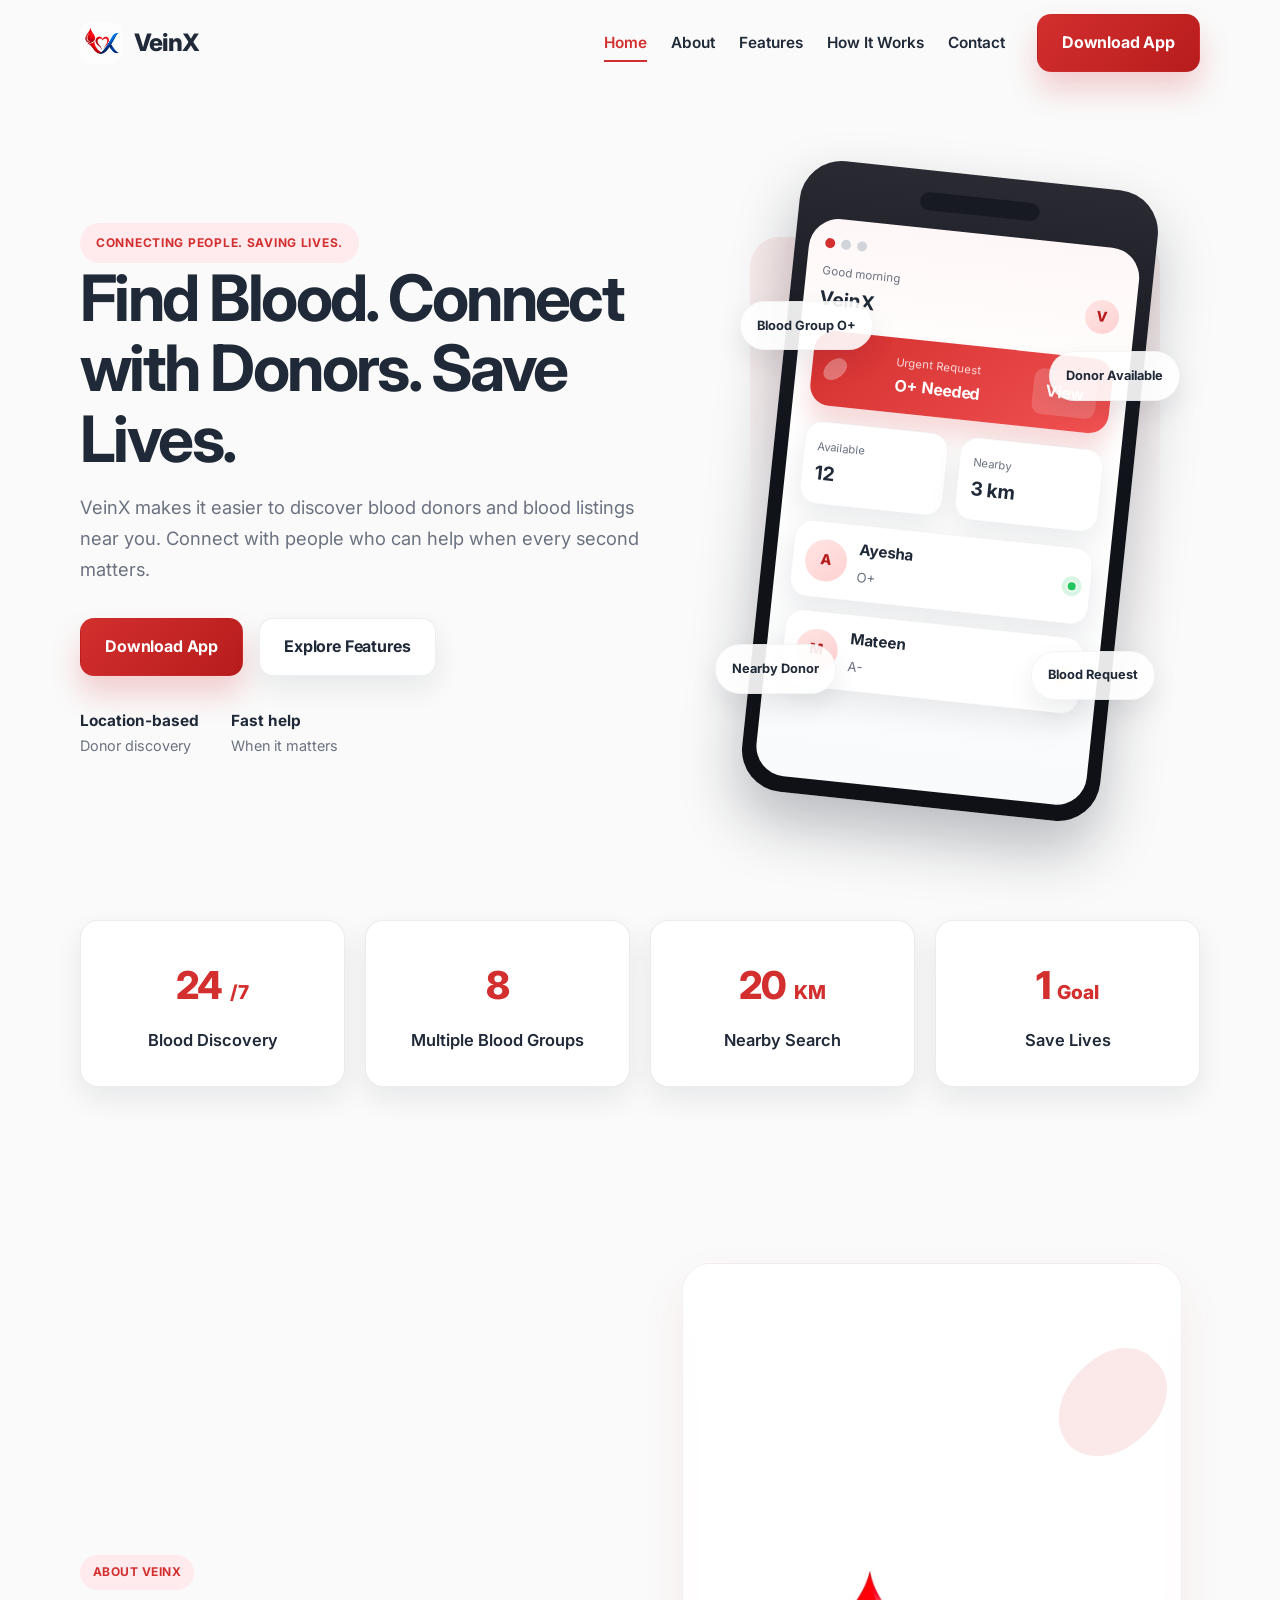
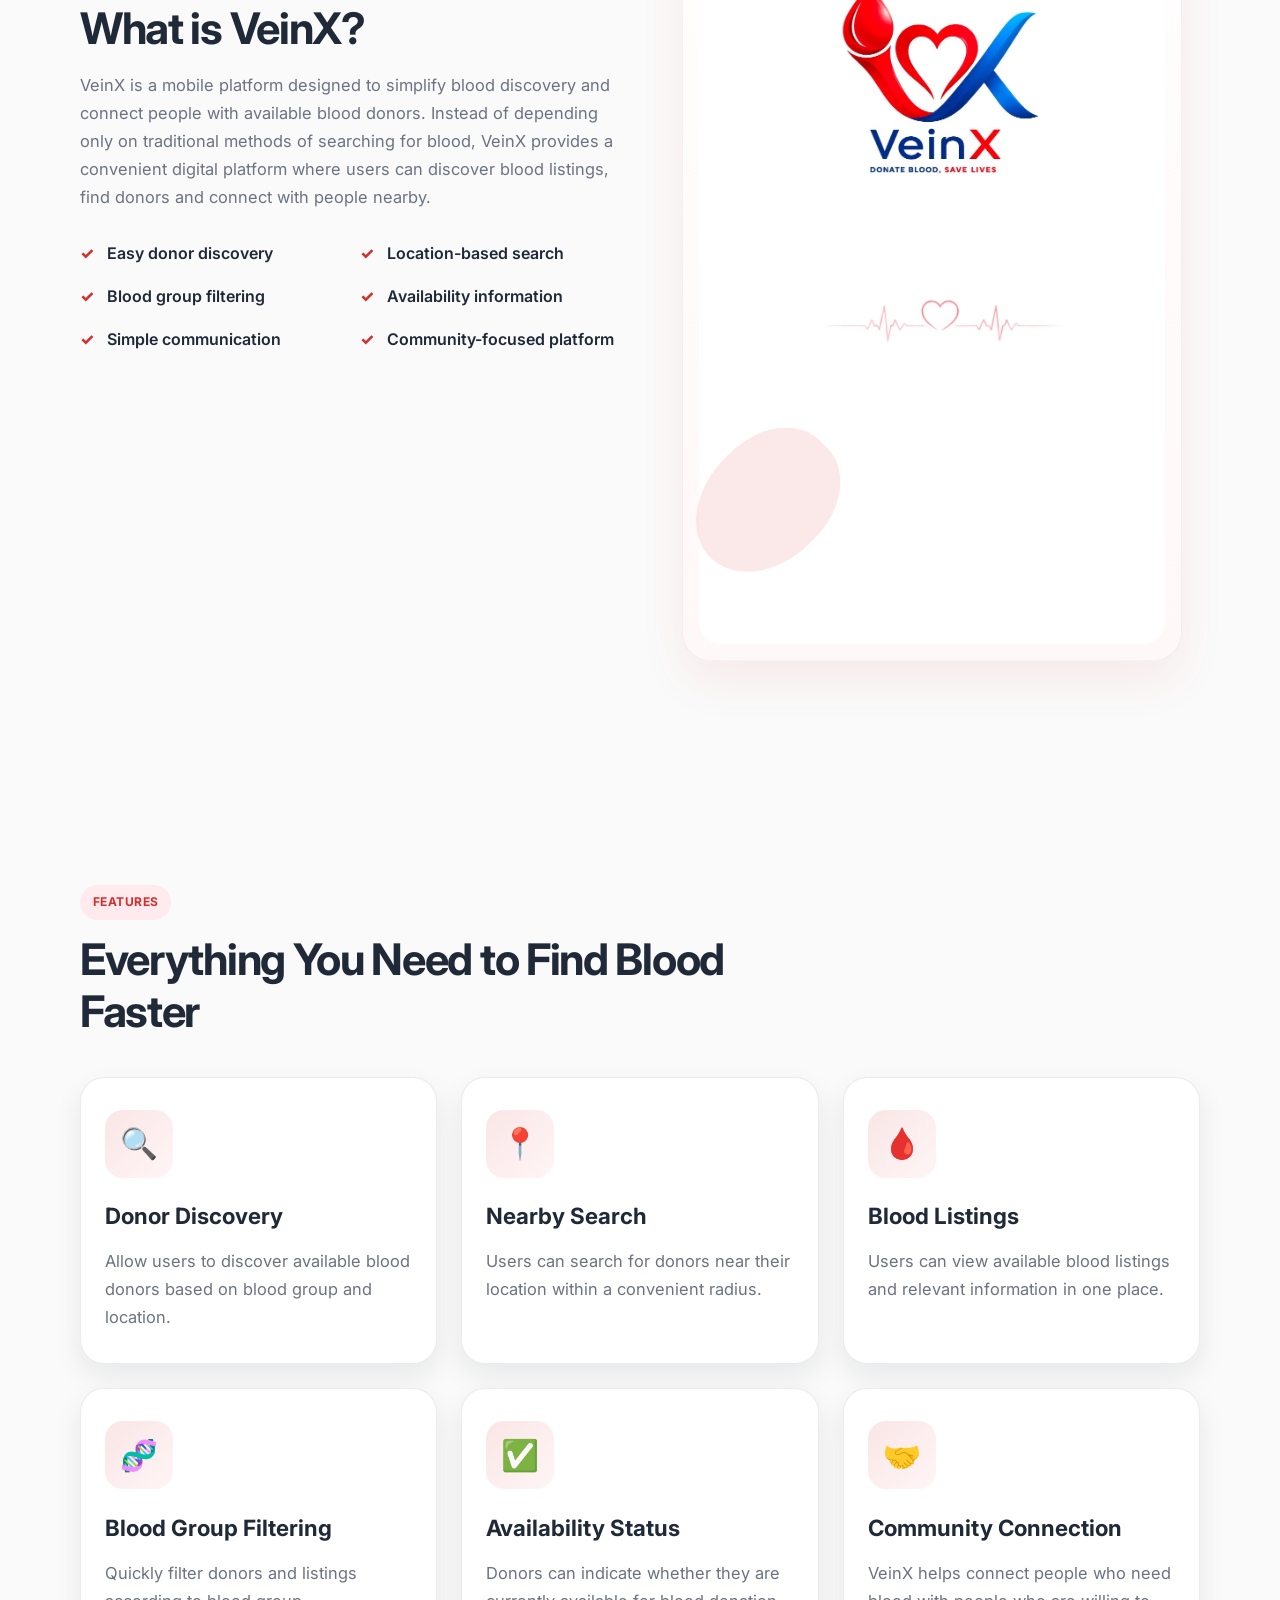
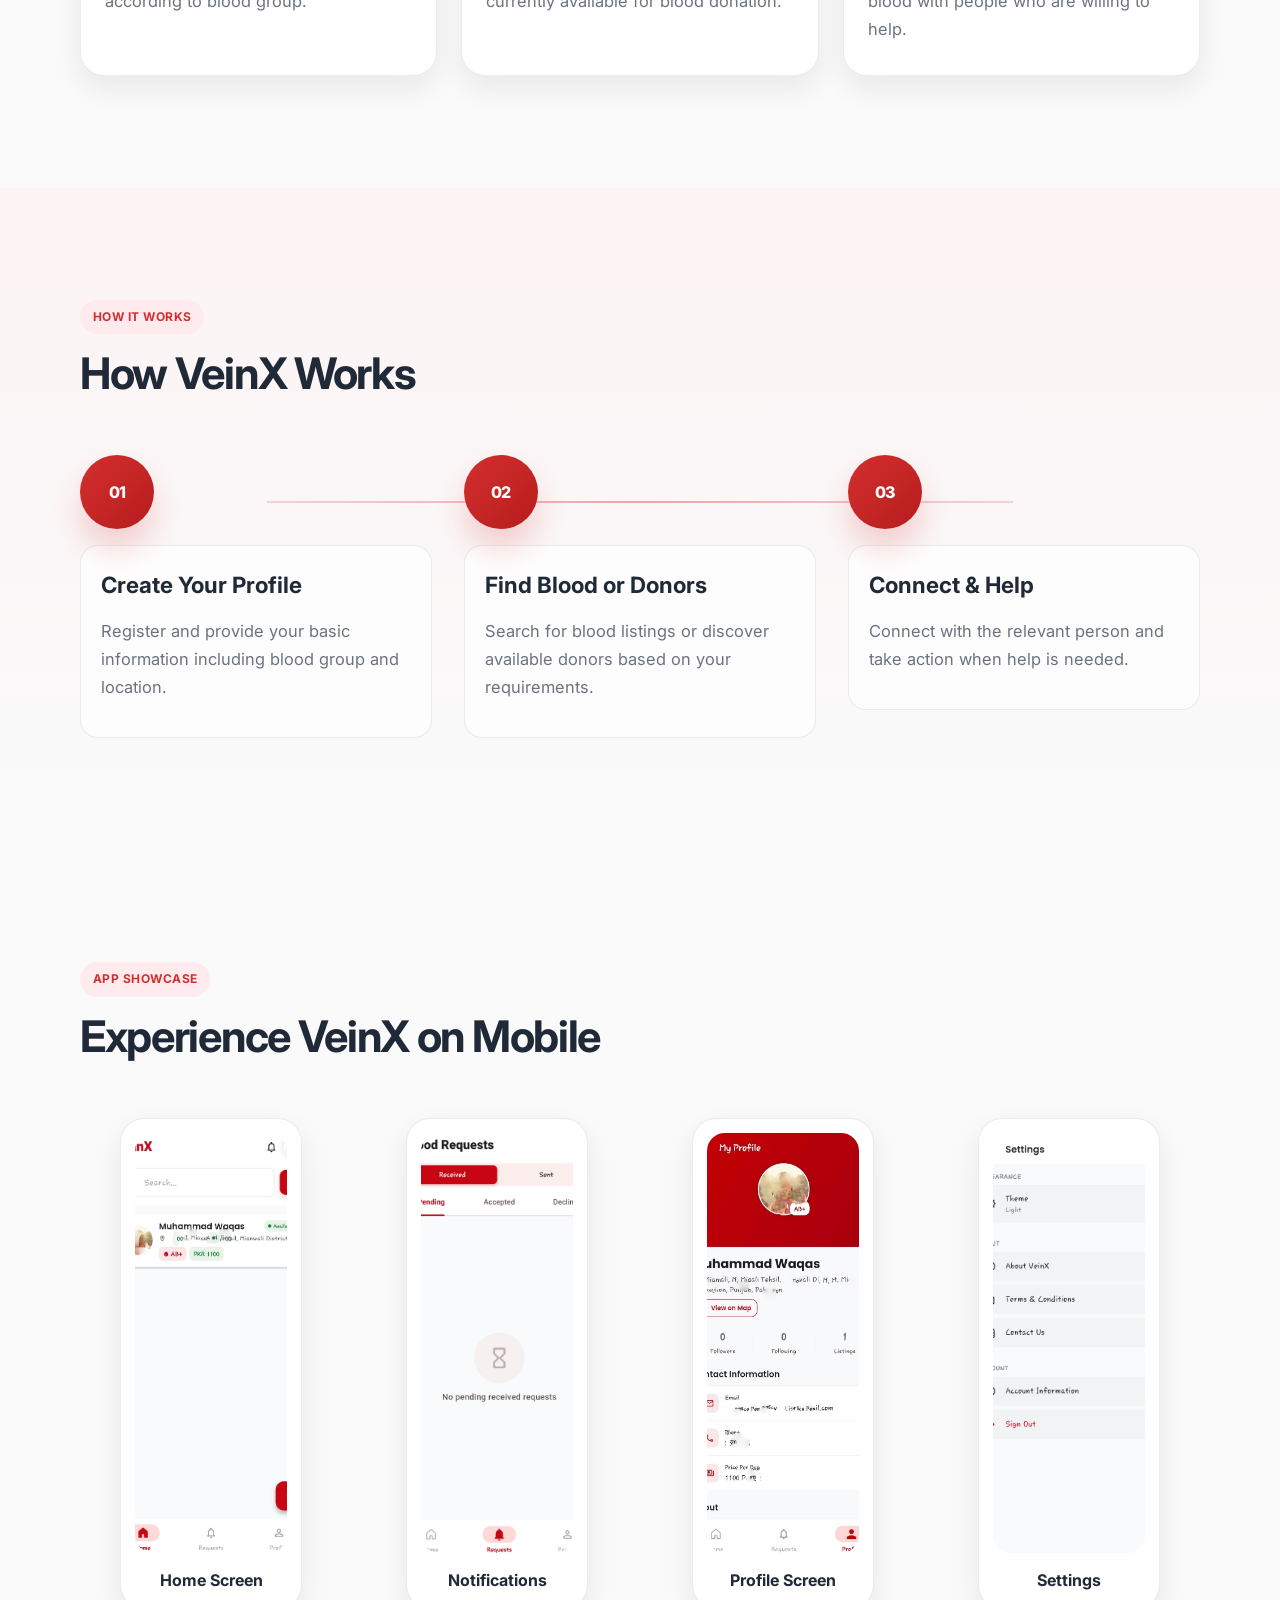
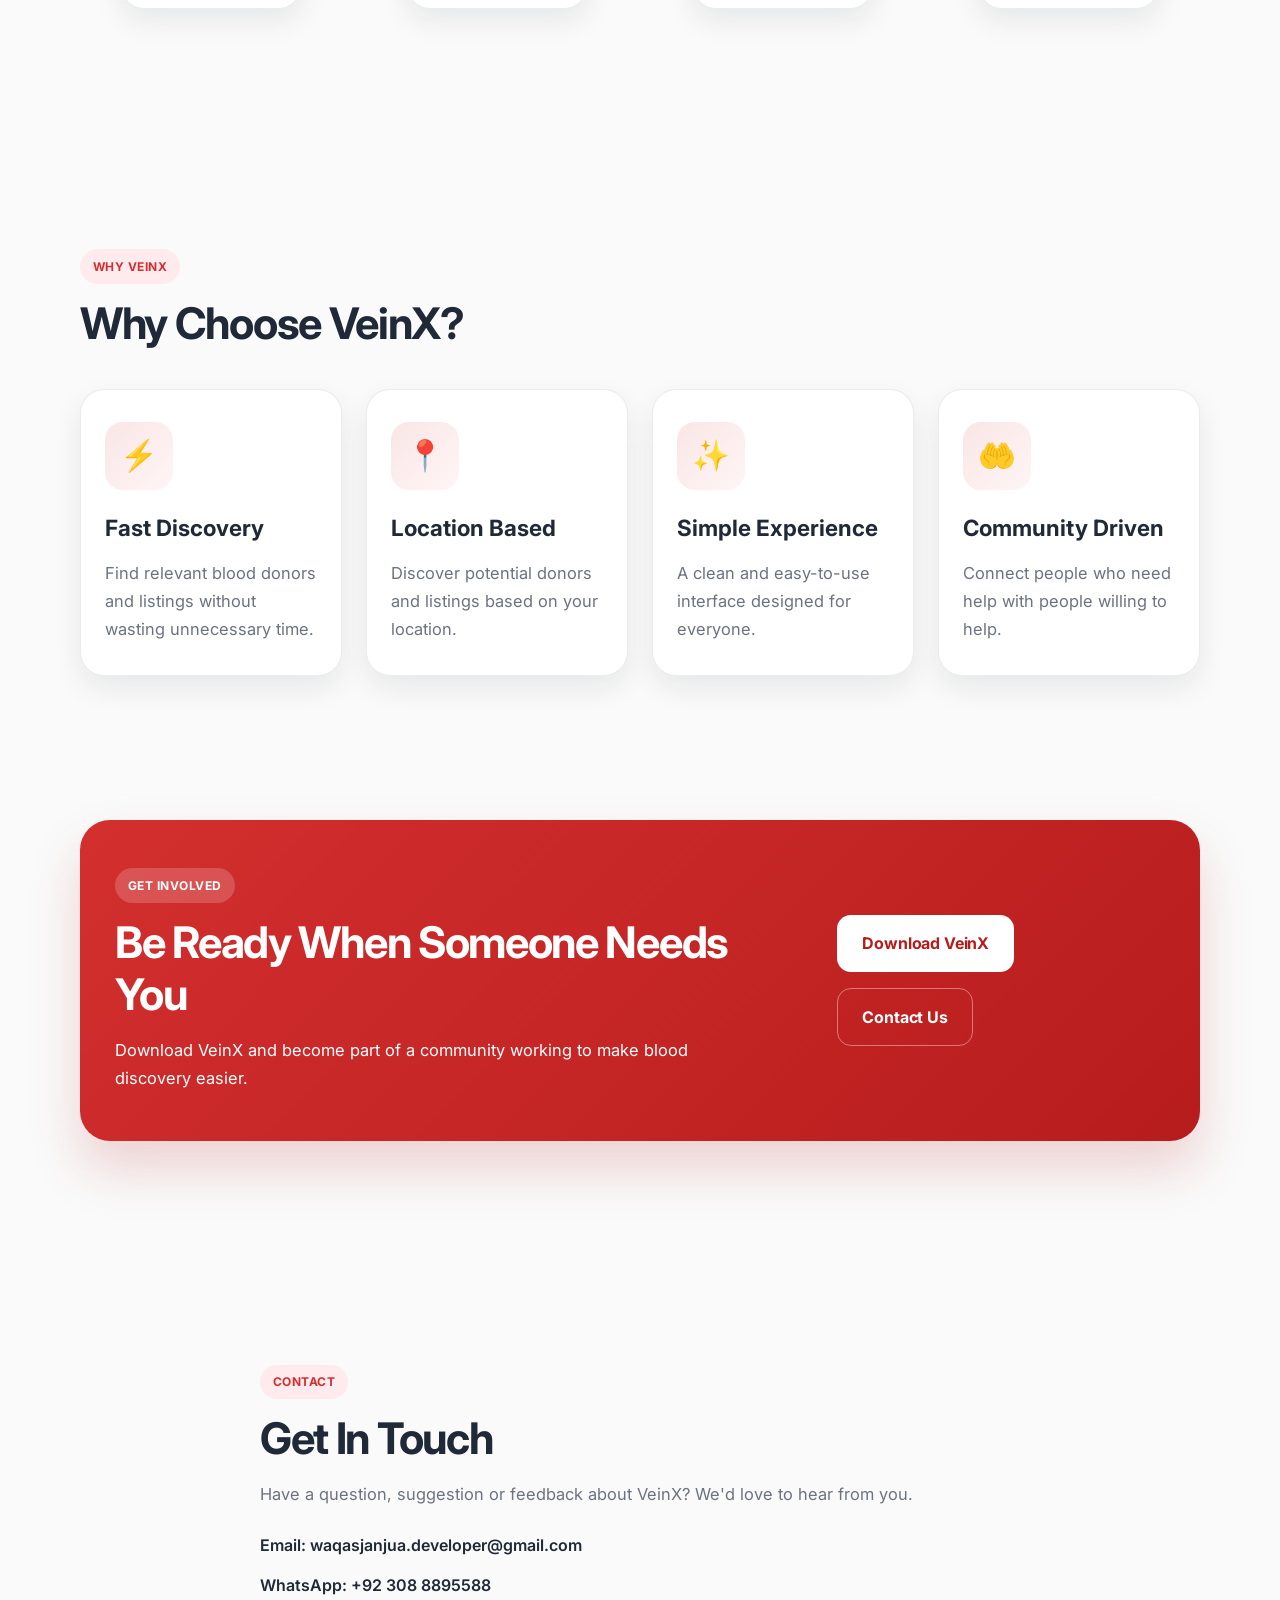
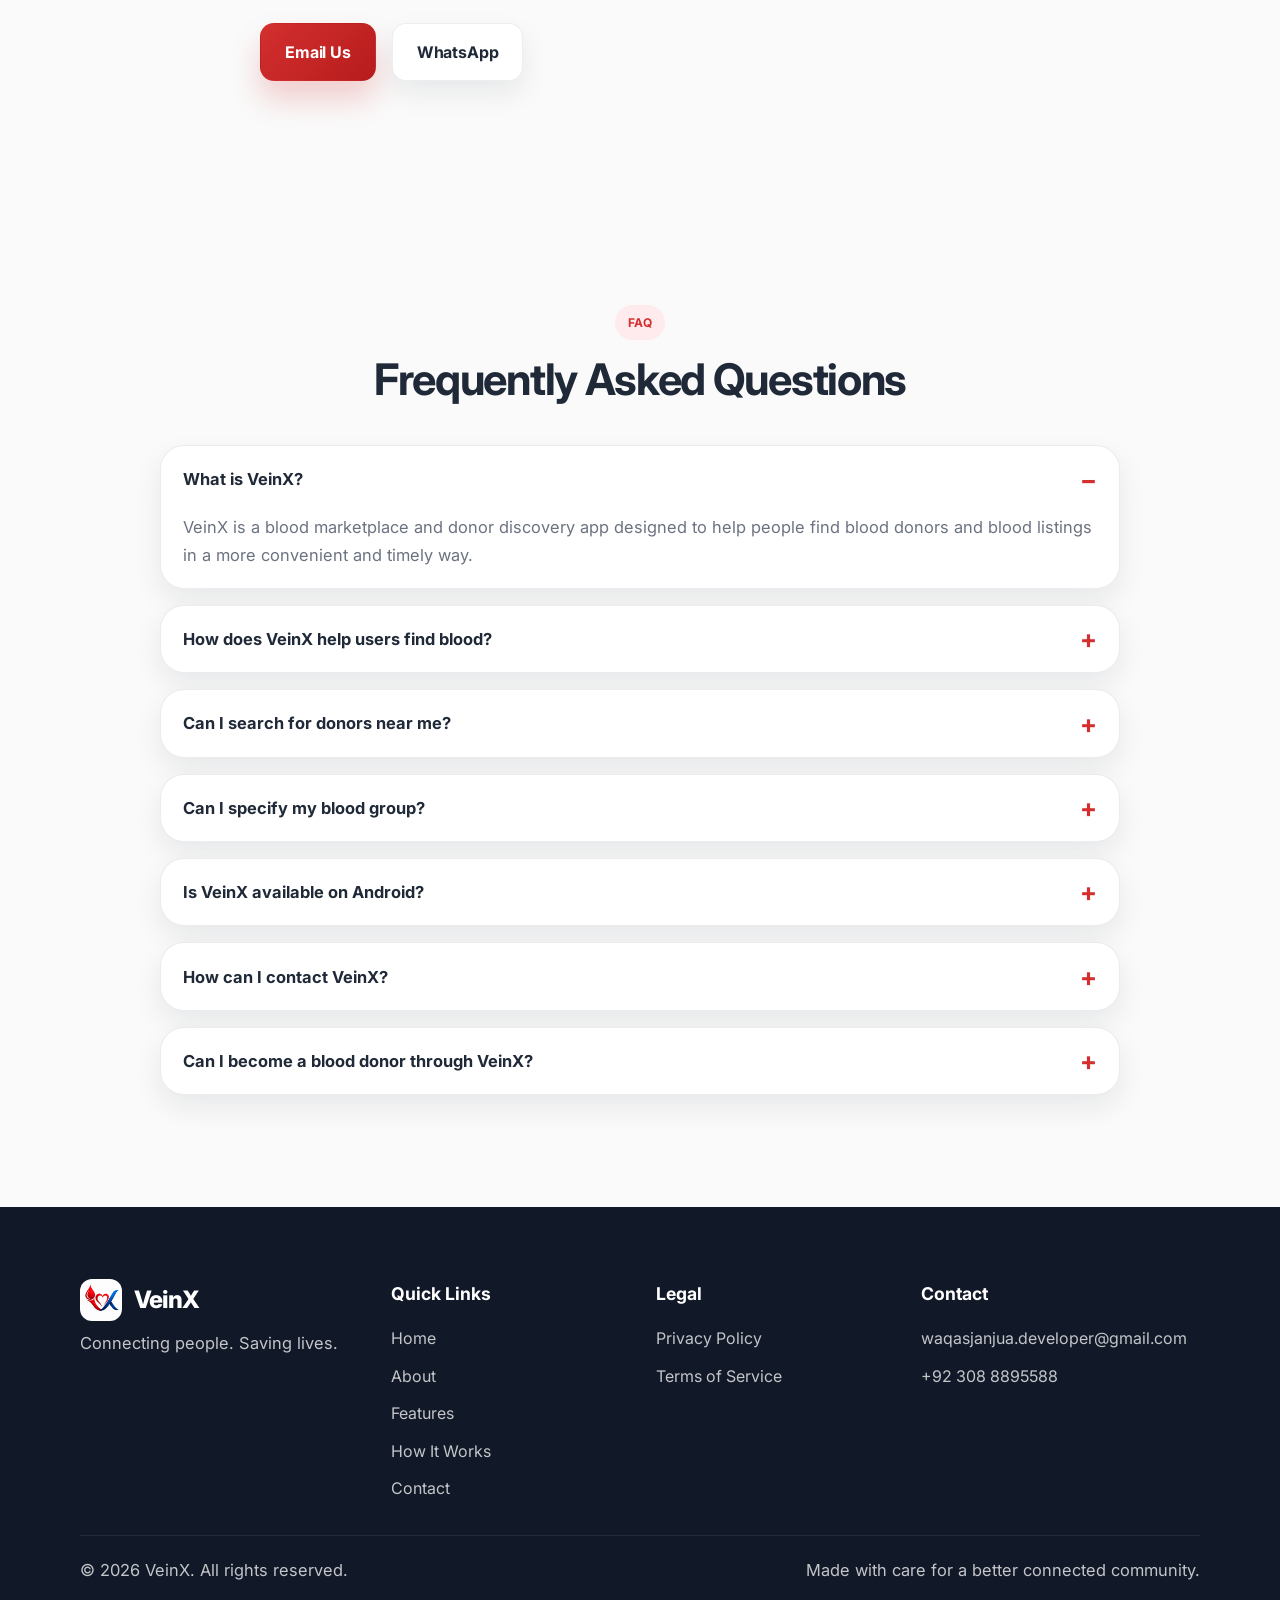
==== index.html @ b2239037 "first commit" ====
<!DOCTYPE html>
<html lang="en">
  <head>
    <meta charset="UTF-8" />
    <meta name="viewport" content="width=device-width, initial-scale=1.0" />
    <title>VeinX — Find Blood. Connect with Donors. Save Lives.</title>
    <meta
      name="description"
      content="VeinX helps you discover blood donors and blood listings near you. Find blood faster, connect with donors and become part of a community that helps save lives."
    />
    <meta
      name="keywords"
      content="VeinX, blood donation, blood donors, blood marketplace, donor discovery, local blood search"
    />
    <meta property="og:title" content="VeinX — Find Blood. Connect with Donors. Save Lives." />
    <meta
      property="og:description"
      content="VeinX helps you discover blood donors and blood listings near you. Find blood faster, connect with donors and become part of a community that helps save lives."
    />
    <meta property="og:type" content="website" />
    <meta property="og:image" content="Images/splash screen.jpeg" />
    <meta name="twitter:card" content="summary_large_image" />
    <link rel="preconnect" href="https://fonts.googleapis.com" />
    <link rel="preconnect" href="https://fonts.gstatic.com" crossorigin />
    <link
      href="https://fonts.googleapis.com/css2?family=Inter:wght@400;500;600;700;800&display=swap"
      rel="stylesheet"
    />
    <link rel="icon" type="image/png" href="Images/logo.png" />
    <link rel="stylesheet" href="css/style.css" />
  </head>
  <body>
    <a class="skip-link" href="#main-content">Skip to content</a>

    <header class="site-header" id="top">
      <nav class="navbar container" aria-label="Main navigation">
        <a class="brand" href="#home" aria-label="VeinX home">
          <img src="Images/logo.png" alt="VeinX logo" class="brand__logo" />
          <span class="brand__text">VeinX</span>
        </a>

        <button class="nav-toggle" type="button" aria-expanded="false" aria-controls="navMenu" aria-label="Toggle navigation">
          <span></span>
          <span></span>
          <span></span>
        </button>

        <div class="nav-panel" id="navMenu">
          <ul class="nav-menu">
            <li><a href="#home" class="active">Home</a></li>
            <li><a href="#about">About</a></li>
            <li><a href="#features">Features</a></li>
            <li><a href="#how-it-works">How It Works</a></li>
            <li><a href="#contact">Contact</a></li>
          </ul>
          <a
            class="btn btn-primary nav-cta"
            href="https://play.google.com/store/apps/details?id=com.veinx.app"
            target="_blank"
            rel="noreferrer"
          >
            Download App
          </a>
        </div>
      </nav>
    </header>

    <main id="main-content">
      <section class="hero section" id="home">
        <div class="container hero__grid">
          <div class="hero__content reveal">
            <span class="eyebrow">Connecting People. Saving Lives.</span>
            <h1>Find Blood. Connect with Donors. Save Lives.</h1>
            <p>
              VeinX makes it easier to discover blood donors and blood listings near you. Connect with people who can help when every second matters.
            </p>

            <div class="hero__actions">
              <a
                class="btn btn-primary"
                href="https://play.google.com/store/apps/details?id=com.veinx.app"
                target="_blank"
                rel="noreferrer"
              >
                Download App
              </a>
              <a class="btn btn-secondary" href="#features">Explore Features</a>
            </div>

            <div class="hero__meta" aria-label="VeinX trust highlights">
              <div>
                <strong>Location-based</strong>
                <span>Donor discovery</span>
              </div>
              <div>
                <strong>Fast help</strong>
                <span>When it matters</span>
              </div>
            </div>
          </div>

          <div class="hero__visual reveal" aria-label="VeinX app preview">
            <div class="hero__backdrop" aria-hidden="true"></div>

            <div class="phone-mockup">
              <div class="phone-notch"></div>
              <div class="phone-screen">
                <div class="app-header">
                  <span class="app-dot app-dot--red"></span>
                  <span class="app-dot"></span>
                  <span class="app-dot"></span>
                </div>

                <div class="app-topbar">
                  <div>
                    <small>Good morning</small>
                    <strong>VeinX</strong>
                  </div>
                  <div class="avatar avatar--small">V</div>
                </div>

                <div class="app-card highlight-card">
                  <div class="blood-drop"></div>
                  <div>
                    <span>Urgent Request</span>
                    <strong>O+ Needed</strong>
                  </div>
                  <button type="button" aria-label="Request blood">View</button>
                </div>

                <div class="mini-grid">
                  <div class="mini-box">
                    <small>Available</small>
                    <strong>12</strong>
                  </div>
                  <div class="mini-box">
                    <small>Nearby</small>
                    <strong>3 km</strong>
                  </div>
                </div>

                <div class="donor-list">
                  <div class="donor-item">
                    <div class="avatar avatar--male">A</div>
                    <div>
                      <strong>Ayesha</strong>
                      <small>O+</small>
                    </div>
                    <span class="status-dot"></span>
                  </div>
                  <div class="donor-item">
                    <div class="avatar avatar--female">M</div>
                    <div>
                      <strong>Mateen</strong>
                      <small>A-</small>
                    </div>
                    <span class="status-dot status-dot--idle"></span>
                  </div>
                </div>
              </div>
            </div>

            <div class="floating-pill pill-one">Blood Group O+</div>
            <div class="floating-pill pill-two">Donor Available</div>
            <div class="floating-pill pill-three">Nearby Donor</div>
            <div class="floating-pill pill-four">Blood Request</div>
          </div>
        </div>
      </section>

      <section class="stats section--compact" aria-label="VeinX highlights">
        <div class="container stats__grid">
          <article class="stat reveal">
            <strong class="stat__value" data-target="24">0</strong>
            <span class="stat__unit">/7</span>
            <p>Blood Discovery</p>
          </article>
          <article class="stat reveal">
            <strong class="stat__value" data-target="8">0</strong>
            <p>Multiple Blood Groups</p>
          </article>
          <article class="stat reveal">
            <strong class="stat__value" data-target="20">0</strong>
            <span class="stat__unit">KM</span>
            <p>Nearby Search</p>
          </article>
          <article class="stat reveal">
            <strong class="stat__value" data-target="1">0</strong>
            <span class="stat__unit">Goal</span>
            <p>Save Lives</p>
          </article>
        </div>
      </section>

      <section class="section about" id="about">
        <div class="container about__grid">
          <div class="about__content reveal">
            <span class="section-tag">About VeinX</span>
            <h2>What is VeinX?</h2>
            <p>
              VeinX is a mobile platform designed to simplify blood discovery and connect people with available blood donors. Instead of depending only on traditional methods of searching for blood, VeinX provides a convenient digital platform where users can discover blood listings, find donors and connect with people nearby.
            </p>

            <ul class="check-list" aria-label="VeinX benefits list">
              <li>Easy donor discovery</li>
              <li>Location-based search</li>
              <li>Blood group filtering</li>
              <li>Availability information</li>
              <li>Simple communication</li>
              <li>Community-focused platform</li>
            </ul>
          </div>

          <div class="about__visual reveal">
            <div class="about-card">
              <img src="Images/splash screen.jpeg" alt="VeinX mobile application interface showing donor discovery" />
            </div>
            <div class="blood-drop blood-drop--large" aria-hidden="true"></div>
            <div class="blood-drop blood-drop--small" aria-hidden="true"></div>
          </div>
        </div>
      </section>

      <section class="section features" id="features">
        <div class="container">
          <div class="section-heading reveal">
            <span class="section-tag">Features</span>
            <h2>Everything You Need to Find Blood Faster</h2>
          </div>

          <div class="feature-grid">
            <article class="feature-card reveal">
              <div class="feature-icon" aria-hidden="true">🔍</div>
              <h3>Donor Discovery</h3>
              <p>Allow users to discover available blood donors based on blood group and location.</p>
            </article>

            <article class="feature-card reveal">
              <div class="feature-icon" aria-hidden="true">📍</div>
              <h3>Nearby Search</h3>
              <p>Users can search for donors near their location within a convenient radius.</p>
            </article>

            <article class="feature-card reveal">
              <div class="feature-icon" aria-hidden="true">🩸</div>
              <h3>Blood Listings</h3>
              <p>Users can view available blood listings and relevant information in one place.</p>
            </article>

            <article class="feature-card reveal">
              <div class="feature-icon" aria-hidden="true">🧬</div>
              <h3>Blood Group Filtering</h3>
              <p>Quickly filter donors and listings according to blood group.</p>
            </article>

            <article class="feature-card reveal">
              <div class="feature-icon" aria-hidden="true">✅</div>
              <h3>Availability Status</h3>
              <p>Donors can indicate whether they are currently available for blood donation.</p>
            </article>

            <article class="feature-card reveal">
              <div class="feature-icon" aria-hidden="true">🤝</div>
              <h3>Community Connection</h3>
              <p>VeinX helps connect people who need blood with people who are willing to help.</p>
            </article>
          </div>
        </div>
      </section>

      <section class="section how-it-works" id="how-it-works">
        <div class="container">
          <div class="section-heading reveal">
            <span class="section-tag">How it works</span>
            <h2>How VeinX Works</h2>
          </div>

          <div class="steps">
            <div class="step reveal">
              <div class="step__number">01</div>
              <div class="step__content">
                <h3>Create Your Profile</h3>
                <p>Register and provide your basic information including blood group and location.</p>
              </div>
            </div>
            <div class="step reveal">
              <div class="step__number">02</div>
              <div class="step__content">
                <h3>Find Blood or Donors</h3>
                <p>Search for blood listings or discover available donors based on your requirements.</p>
              </div>
            </div>
            <div class="step reveal">
              <div class="step__number">03</div>
              <div class="step__content">
                <h3>Connect &amp; Help</h3>
                <p>Connect with the relevant person and take action when help is needed.</p>
              </div>
            </div>
          </div>
        </div>
      </section>

      <section class="section showcase" id="showcase">
        <div class="container">
          <div class="section-heading reveal">
            <span class="section-tag">App showcase</span>
            <h2>Experience VeinX on Mobile</h2>
          </div>

          <div class="showcase-grid">
            <figure class="showcase-card reveal">
              <img src="Images/home screen.jpeg" alt="VeinX home screen showing donor dashboard and urgent requests" />
              <figcaption>Home Screen</figcaption>
            </figure>
            <figure class="showcase-card reveal">
              <img src="Images/notification screen.jpeg" alt="VeinX notification screen showing donor requests" />
              <figcaption>Notifications</figcaption>
            </figure>
            <figure class="showcase-card reveal">
              <img src="Images/proifle screen.jpeg" alt="VeinX profile screen showing donor details and settings" />
              <figcaption>Profile Screen</figcaption>
            </figure>
            <figure class="showcase-card reveal">
              <img src="Images/settings screen.jpeg" alt="VeinX settings screen" />
              <figcaption>Settings</figcaption>
            </figure>
          </div>
        </div>
      </section>

      <section class="section why-veinx">
        <div class="container">
          <div class="section-heading reveal">
            <span class="section-tag">Why VeinX</span>
            <h2>Why Choose VeinX?</h2>
          </div>

          <div class="benefits-grid">
            <article class="benefit-card reveal">
              <div class="benefit-icon" aria-hidden="true">⚡</div>
              <h3>Fast Discovery</h3>
              <p>Find relevant blood donors and listings without wasting unnecessary time.</p>
            </article>
            <article class="benefit-card reveal">
              <div class="benefit-icon" aria-hidden="true">📍</div>
              <h3>Location Based</h3>
              <p>Discover potential donors and listings based on your location.</p>
            </article>
            <article class="benefit-card reveal">
              <div class="benefit-icon" aria-hidden="true">✨</div>
              <h3>Simple Experience</h3>
              <p>A clean and easy-to-use interface designed for everyone.</p>
            </article>
            <article class="benefit-card reveal">
              <div class="benefit-icon" aria-hidden="true">🤲</div>
              <h3>Community Driven</h3>
              <p>Connect people who need help with people willing to help.</p>
            </article>
          </div>
        </div>
      </section>

      <section class="cta section">
        <div class="container">
          <div class="cta__box reveal">
            <div>
              <span class="section-tag section-tag--light">Get involved</span>
              <h2>Be Ready When Someone Needs You</h2>
              <p>Download VeinX and become part of a community working to make blood discovery easier.</p>
            </div>
            <div class="cta__actions">
              <a
                class="btn btn-light"
                href="https://play.google.com/store/apps/details?id=com.veinx.app"
                target="_blank"
                rel="noreferrer"
              >
                Download VeinX
              </a>
              <a class="btn btn-ghost-light" href="#contact">Contact Us</a>
            </div>
          </div>
        </div>
      </section>

      <section class="section contact" id="contact">
        <div class="container contact__single reveal">
          <span class="section-tag">Contact</span>
          <h2>Get In Touch</h2>
          <p>Have a question, suggestion or feedback about VeinX? We'd love to hear from you.</p>

          <div class="contact-list">
            <a href="mailto:waqasjanjua.developer@gmail.com">Email: waqasjanjua.developer@gmail.com</a>
            <a href="https://wa.me/923088895588" target="_blank" rel="noreferrer">WhatsApp: +92 308 8895588</a>
          </div>

          <div class="contact-actions">
            <a class="btn btn-primary" href="mailto:waqasjanjua.developer@gmail.com">Email Us</a>
            <a class="btn btn-secondary" href="https://wa.me/923088895588" target="_blank" rel="noreferrer">WhatsApp</a>
          </div>
        </div>
      </section>

      <section class="section faq" id="faq">
        <div class="container faq__wrap reveal">
          <div class="section-heading section-heading--center">
            <span class="section-tag">FAQ</span>
            <h2>Frequently Asked Questions</h2>
          </div>

          <div class="faq-list">
            <article class="faq-item is-open">
              <button class="faq-question" type="button" aria-expanded="true">
                What is VeinX?
              </button>
              <div class="faq-answer">
                <p>VeinX is a blood marketplace and donor discovery app designed to help people find blood donors and blood listings in a more convenient and timely way.</p>
              </div>
            </article>

            <article class="faq-item">
              <button class="faq-question" type="button" aria-expanded="false">
                How does VeinX help users find blood?
              </button>
              <div class="faq-answer">
                <p>It allows users to search for nearby donors, explore blood listings, filter by blood type and connect with people who can help during urgent situations.</p>
              </div>
            </article>

            <article class="faq-item">
              <button class="faq-question" type="button" aria-expanded="false">
                Can I search for donors near me?
              </button>
              <div class="faq-answer">
                <p>Yes. VeinX is built around location-based discovery so users can find suitable donors and listings near their current area.</p>
              </div>
            </article>

            <article class="faq-item">
              <button class="faq-question" type="button" aria-expanded="false">
                Can I specify my blood group?
              </button>
              <div class="faq-answer">
                <p>Yes. Users can add blood group information and use filtering to quickly discover donors or listings that match their needs.</p>
              </div>
            </article>

            <article class="faq-item">
              <button class="faq-question" type="button" aria-expanded="false">
                Is VeinX available on Android?
              </button>
              <div class="faq-answer">
                <p>VeinX is designed for Android users and can be downloaded via the Google Play Store link available on this website.</p>
              </div>
            </article>

            <article class="faq-item">
              <button class="faq-question" type="button" aria-expanded="false">
                How can I contact VeinX?
              </button>
              <div class="faq-answer">
                <p>You can email us at waqasjanjua.developer@gmail.com or message us on WhatsApp at +92 308 8895588.</p>
              </div>
            </article>

            <article class="faq-item">
              <button class="faq-question" type="button" aria-expanded="false">
                Can I become a blood donor through VeinX?
              </button>
              <div class="faq-answer">
                <p>Yes. Users can create a profile, share their blood group and availability, and become part of the community helping others when needed.</p>
              </div>
            </article>
          </div>
        </div>
      </section>
    </main>

    <footer class="site-footer">
      <div class="container footer__grid">
        <div class="footer__brand">
          <a class="brand brand--footer" href="#home" aria-label="VeinX home">
            <img src="Images/logo.png" alt="VeinX logo" class="brand__logo" />
            <span class="brand__text">VeinX</span>
          </a>
          <p>Connecting people. Saving lives.</p>
        </div>

        <div class="footer__links">
          <h3>Quick Links</h3>
          <ul>
            <li><a href="#home">Home</a></li>
            <li><a href="#about">About</a></li>
            <li><a href="#features">Features</a></li>
            <li><a href="#how-it-works">How It Works</a></li>
            <li><a href="#contact">Contact</a></li>
          </ul>
        </div>

        <div class="footer__links">
          <h3>Legal</h3>
          <ul>
            <li><a href="privacy.html">Privacy Policy</a></li>
            <li><a href="terms.html">Terms of Service</a></li>
          </ul>
        </div>

        <div class="footer__contact">
          <h3>Contact</h3>
          <ul>
            <li><a href="mailto:waqasjanjua.developer@gmail.com">waqasjanjua.developer@gmail.com</a></li>
            <li><a href="https://wa.me/923088895588" target="_blank" rel="noreferrer">+92 308 8895588</a></li>
          </ul>
        </div>
      </div>

      <div class="container footer__bottom">
        <p>© 2026 VeinX. All rights reserved.</p>
        <p>Made with care for a better connected community.</p>
      </div>
    </footer>

    <button class="back-to-top" type="button" aria-label="Back to top">↑</button>

    <script src="js/script.js"></script>
  </body>
</html>
---- css/style.css ----
:root {
  --primary: #d32f2f;
  --primary-dark: #b71c1c;
  --primary-soft: #ffebee;
  --white: #ffffff;
  --dark: #1f2937;
  --text: #374151;
  --muted: #6b7280;
  --bg: #fafafa;
  --card: #ffffff;
  --line: rgba(17, 24, 39, 0.08);
  --shadow: 0 20px 45px rgba(211, 47, 47, 0.08);
  --shadow-soft: 0 12px 28px rgba(15, 23, 42, 0.08);
  --radius-lg: 24px;
  --radius-md: 18px;
  --radius-sm: 12px;
  --container: min(1120px, calc(100% - 2rem));
}

* {
  box-sizing: border-box;
}

html {
  scroll-behavior: smooth;
}

body {
  margin: 0;
  font-family: "Inter", "Segoe UI", sans-serif;
  background: var(--bg);
  color: var(--dark);
  line-height: 1.7;
  overflow-x: hidden;
}

img {
  max-width: 100%;
  display: block;
}

a {
  color: inherit;
  text-decoration: none;
}

button,
input,
textarea {
  font: inherit;
}

button {
  cursor: pointer;
}

:focus-visible {
  outline: 3px solid rgba(211, 47, 47, 0.35);
  outline-offset: 2px;
}

.skip-link {
  position: absolute;
  left: -999px;
  top: auto;
}

.skip-link:focus {
  left: 1rem;
  top: 1rem;
  z-index: 9999;
  background: var(--white);
  color: var(--dark);
  padding: 0.75rem 1rem;
  border-radius: 10px;
}

.container {
  width: var(--container);
  margin: 0 auto;
}

.section {
  padding: 7rem 0;
}

.section--compact {
  padding: 0 0 4rem;
}

.section-tag {
  display: inline-block;
  margin-bottom: 0.8rem;
  padding: 0.45rem 0.8rem;
  border-radius: 999px;
  background: var(--primary-soft);
  color: var(--primary);
  font-size: 0.75rem;
  font-weight: 700;
  letter-spacing: 0.04em;
  text-transform: uppercase;
}

.section-tag--light {
  background: rgba(255, 255, 255, 0.18);
  color: var(--white);
}

h1,
h2,
h3,
p {
  margin-top: 0;
}

h1 {
  font-size: clamp(2.6rem, 5vw, 4.5rem);
  line-height: 1.1;
  letter-spacing: -0.04em;
  margin-bottom: 1.1rem;
}

h2 {
  font-size: clamp(2rem, 3.4vw, 3rem);
  line-height: 1.2;
  letter-spacing: -0.03em;
  margin-bottom: 1rem;
}

h3 {
  font-size: 1.4rem;
  margin-bottom: 0.75rem;
}

p {
  color: var(--muted);
  font-size: 1.03rem;
}

.btn {
  display: inline-flex;
  align-items: center;
  justify-content: center;
  min-height: 52px;
  padding: 0.9rem 1.5rem;
  border-radius: 14px;
  border: 1px solid transparent;
  transition: transform 0.25s ease, box-shadow 0.25s ease, background 0.25s ease, border-color 0.25s ease;
  font-weight: 700;
  letter-spacing: -0.01em;
  white-space: nowrap;
}

.btn:hover,
.btn:focus-visible {
  transform: translateY(-2px);
}

.btn-primary {
  background: linear-gradient(135deg, var(--primary), var(--primary-dark));
  color: var(--white);
  box-shadow: 0 18px 30px rgba(211, 47, 47, 0.22);
}

.btn-secondary {
  background: var(--white);
  border-color: rgba(31, 41, 55, 0.08);
  color: var(--dark);
  box-shadow: var(--shadow-soft);
}

.btn-light {
  background: var(--white);
  color: var(--primary-dark);
}

.btn-ghost-light {
  background: transparent;
  border-color: rgba(255, 255, 255, 0.4);
  color: var(--white);
}

.btn-block {
  width: 100%;
}

.site-header {
  position: sticky;
  top: 0;
  z-index: 1000;
  background: rgba(250, 250, 250, 0.8);
  backdrop-filter: blur(14px);
  transition: box-shadow 0.25s ease, background 0.25s ease;
}

.site-header.is-scrolled {
  box-shadow: 0 12px 30px rgba(17, 24, 39, 0.06);
  background: rgba(250, 250, 250, 0.96);
}

.navbar {
  display: flex;
  align-items: center;
  justify-content: space-between;
  min-height: 86px;
  gap: 1rem;
}

.brand {
  display: inline-flex;
  align-items: center;
  gap: 0.75rem;
  font-weight: 800;
  font-size: 1.5rem;
  letter-spacing: -0.04em;
  color: var(--dark);
}

.brand__logo {
  width: 42px;
  height: 42px;
  object-fit: cover;
  border-radius: 12px;
}

.brand__text {
  line-height: 1;
}

.nav-panel {
  display: flex;
  align-items: center;
  gap: 2rem;
}

.nav-menu {
  display: flex;
  align-items: center;
  gap: 1.5rem;
  list-style: none;
  margin: 0;
  padding: 0;
}

.nav-menu a {
  position: relative;
  font-size: 0.96rem;
  color: var(--dark);
  font-weight: 600;
  transition: color 0.2s ease;
}

.nav-menu a::after {
  content: "";
  position: absolute;
  left: 0;
  bottom: -0.6rem;
  width: 100%;
  height: 2px;
  background: var(--primary);
  transform: scaleX(0);
  transform-origin: left center;
  transition: transform 0.2s ease;
}

.nav-menu a:hover,
.nav-menu a.active,
.nav-menu a:focus-visible {
  color: var(--primary);
}

.nav-menu a:hover::after,
.nav-menu a.active::after,
.nav-menu a:focus-visible::after {
  transform: scaleX(1);
}

.nav-toggle {
  display: none;
  width: 46px;
  height: 46px;
  border: 1px solid var(--line);
  border-radius: 12px;
  background: var(--white);
  align-items: center;
  justify-content: center;
  flex-direction: column;
  gap: 5px;
  box-shadow: var(--shadow-soft);
}

.nav-toggle span {
  display: block;
  width: 20px;
  height: 2px;
  border-radius: 2px;
  background: var(--dark);
}

.hero {
  position: relative;
  padding-top: 5.5rem;
}

.hero__grid {
  display: grid;
  grid-template-columns: 1.08fr 0.92fr;
  align-items: center;
  gap: 2rem;
}

.eyebrow {
  display: inline-flex;
  padding: 0.6rem 1rem;
  border-radius: 999px;
  background: var(--primary-soft);
  color: var(--primary);
  font-weight: 700;
  font-size: 0.75rem;
  text-transform: uppercase;
  letter-spacing: 0.06em;
}

.hero__content p {
  max-width: 610px;
  font-size: 1.15rem;
  margin-bottom: 2rem;
}

.hero__actions {
  display: flex;
  align-items: center;
  flex-wrap: wrap;
  gap: 1rem;
  margin-bottom: 2rem;
}

.hero__meta {
  display: flex;
  align-items: center;
  gap: 2rem;
  flex-wrap: wrap;
}

.hero__meta div {
  display: flex;
  flex-direction: column;
}

.hero__meta strong {
  font-size: 0.96rem;
  color: var(--dark);
}

.hero__meta span {
  color: var(--muted);
  font-size: 0.9rem;
}

.hero__visual {
  position: relative;
  display: flex;
  justify-content: center;
  align-items: center;
  min-height: 610px;
}

.hero__backdrop {
  position: absolute;
  inset: 10% 8% 8% 10%;
  background: radial-gradient(circle at top, rgba(211, 47, 47, 0.18), rgba(211, 47, 47, 0.02) 55%, rgba(255, 255, 255, 0) 100%);
  border-radius: 30px;
}

.phone-mockup {
  position: relative;
  width: min(360px, 100%);
  padding: 22px 14px 16px;
  border-radius: 42px;
  background: linear-gradient(180deg, #2a2a32, #101319 45%, #0f1116);
  box-shadow: 0 30px 60px rgba(17, 24, 39, 0.28);
  transform: rotate(6deg);
  animation: floatPhone 5s ease-in-out infinite;
}

.phone-notch {
  width: 120px;
  height: 18px;
  border-radius: 999px;
  background: rgba(14, 18, 24, 0.6);
  margin: 0 auto 1.1rem;
}

.phone-screen {
  background: linear-gradient(180deg, #fff7f7, #ffffff 30%, #f9fafb 100%);
  border-radius: 30px;
  padding: 1rem;
  min-height: 560px;
  overflow: hidden;
}

.app-header {
  display: flex;
  gap: 0.36rem;
  padding: 0.25rem 0 0.9rem;
}

.app-dot {
  display: inline-block;
  width: 10px;
  height: 10px;
  border-radius: 50%;
  background: #d1d5db;
}

.app-dot--red {
  background: var(--primary);
}

.app-topbar {
  display: flex;
  align-items: center;
  justify-content: space-between;
  margin-bottom: 1rem;
}

.app-topbar small {
  display: block;
  color: var(--muted);
  font-size: 0.72rem;
}

.app-topbar strong {
  font-size: 1.2rem;
}

.avatar {
  display: grid;
  place-items: center;
  border-radius: 50%;
  background: linear-gradient(135deg, #ffe5e5, #ffd1d1);
  color: var(--primary-dark);
  font-weight: 800;
}

.avatar--small {
  width: 34px;
  height: 34px;
  font-size: 0.88rem;
}

.avatar--male,
.avatar--female {
  width: 42px;
  height: 42px;
  font-size: 0.9rem;
}

.app-card {
  display: flex;
  align-items: center;
  justify-content: space-between;
  gap: 0.85rem;
  background: linear-gradient(135deg, var(--primary), #f25252);
  color: var(--white);
  border-radius: 20px;
  padding: 0.9rem 0.85rem;
  box-shadow: 0 18px 24px rgba(211, 47, 47, 0.18);
}

.app-card span {
  display: block;
  color: rgba(255, 255, 255, 0.8);
  font-size: 0.7rem;
}

.app-card strong {
  display: block;
  font-size: 1rem;
}

.app-card button {
  background: rgba(255, 255, 255, 0.16);
  color: var(--white);
  border: 0;
  border-radius: 10px;
  padding: 0.6rem 0.8rem;
  font-weight: 700;
}

.blood-drop {
  position: relative;
  width: 18px;
  height: 26px;
  background: rgba(255, 255, 255, 0.22);
  border-radius: 50% 50% 55% 55%;
  transform: rotate(45deg);
}

.blood-drop::before {
  content: "";
  position: absolute;
  inset: 0;
  border-radius: inherit;
  background: rgba(255, 255, 255, 0.13);
}

.mini-grid {
  display: grid;
  grid-template-columns: repeat(2, minmax(0, 1fr));
  gap: 0.8rem;
  margin: 1rem 0;
}

.mini-box {
  background: var(--white);
  border: 1px solid rgba(15, 23, 42, 0.04);
  border-radius: 18px;
  padding: 0.9rem 0.8rem;
  box-shadow: var(--shadow-soft);
}

.mini-box small {
  display: block;
  color: var(--muted);
  font-size: 0.7rem;
}

.mini-box strong {
  font-size: 1.2rem;
  color: var(--dark);
}

.donor-list {
  display: flex;
  flex-direction: column;
  gap: 0.8rem;
}

.donor-item {
  display: flex;
  align-items: center;
  gap: 0.7rem;
  background: var(--white);
  border: 1px solid rgba(15, 23, 42, 0.04);
  border-radius: 18px;
  padding: 0.7rem 0.75rem;
  box-shadow: var(--shadow-soft);
}

.donor-item > div:nth-child(2) {
  flex: 1;
}

.donor-item strong {
  display: block;
  font-size: 0.95rem;
  color: var(--dark);
}

.donor-item small {
  color: var(--muted);
}

.status-dot {
  display: inline-block;
  width: 12px;
  height: 12px;
  border-radius: 50%;
  border: 2px solid rgba(255, 255, 255, 0.9);
  background: #22c55e;
  box-shadow: 0 0 0 4px rgba(34, 197, 94, 0.18);
}

.status-dot--idle {
  background: #f59e0b;
  box-shadow: 0 0 0 4px rgba(245, 158, 11, 0.18);
}

.floating-pill {
  position: absolute;
  display: inline-flex;
  align-items: center;
  padding: 0.8rem 1rem;
  border-radius: 999px;
  background: rgba(255, 255, 255, 0.9);
  border: 1px solid rgba(15, 23, 42, 0.04);
  box-shadow: var(--shadow-soft);
  color: var(--dark);
  font-weight: 700;
  font-size: 0.8rem;
  animation: bob 5s ease-in-out infinite;
}

.pill-one {
  left: 8%;
  top: 20%;
}

.pill-two {
  right: 4%;
  top: 28%;
  animation-delay: 0.7s;
}

.pill-three {
  left: 3%;
  bottom: 18%;
  animation-delay: 1.2s;
}

.pill-four {
  right: 9%;
  bottom: 17%;
  animation-delay: 1.6s;
}

.stats__grid {
  display: grid;
  grid-template-columns: repeat(4, minmax(0, 1fr));
  gap: 1.25rem;
}

.stat {
  background: var(--white);
  border: 1px solid var(--line);
  border-radius: var(--radius-md);
  padding: 2rem 1.5rem;
  text-align: center;
  box-shadow: var(--shadow-soft);
}

.stat__value,
.stat__unit {
  font-size: clamp(2rem, 3vw, 3rem);
  color: var(--primary);
  font-weight: 800;
  letter-spacing: -0.05em;
}

.stat__unit {
  margin-left: 0.25rem;
  font-size: 1.2rem;
  letter-spacing: 0;
}

.stat p {
  margin: 0.5rem 0 0;
  color: var(--dark);
  font-weight: 600;
}

.about__grid {
  display: grid;
  grid-template-columns: 1fr 1fr;
  gap: 3rem;
  align-items: center;
}

.check-list {
  list-style: none;
  padding: 0;
  display: grid;
  grid-template-columns: repeat(2, minmax(0, 1fr));
  gap: 1rem 1.5rem;
  margin-top: 1.8rem;
}

.check-list li {
  position: relative;
  padding-left: 1.7rem;
  color: var(--dark);
  font-weight: 600;
}

.check-list li::before {
  content: "✓";
  position: absolute;
  left: 0;
  top: 0;
  color: var(--primary);
  font-weight: 800;
}

.about__visual {
  position: relative;
  display: flex;
  justify-content: center;
  align-items: center;
}

.about-card {
  width: min(500px, 100%);
  padding: 1rem;
  border-radius: 28px;
  background: linear-gradient(180deg, var(--white), #fff8f8);
  border: 1px solid rgba(15, 23, 42, 0.05);
  box-shadow: var(--shadow);
}

.about-card img {
  border-radius: 22px;
}

.blood-drop--large,
.blood-drop--small {
  position: absolute;
  background: rgba(211, 47, 47, 0.12);
  transform: rotate(45deg);
}

.blood-drop--large {
  width: 120px;
  height: 160px;
  left: 8%;
  bottom: 8%;
}

.blood-drop--small {
  width: 90px;
  height: 120px;
  right: 8%;
  top: 8%;
}

.section-heading {
  max-width: 700px;
  margin-bottom: 2.5rem;
}

.section-heading--center {
  text-align: center;
  margin-inline: auto;
}

.feature-grid,
.benefits-grid,
.showcase-grid {
  display: grid;
  gap: 1.5rem;
  max-width: 1400px;
  margin: 0 auto;
}

.feature-grid {
  grid-template-columns: repeat(3, minmax(0, 1fr));
}

.feature-card,
.benefit-card,
.showcase-card,
.contact__form-wrap,
.faq-item {
  background: var(--white);
  border: 1px solid var(--line);
  border-radius: var(--radius-lg);
  box-shadow: var(--shadow-soft);
}

.feature-card,
.benefit-card {
  padding: 2rem 1.5rem;
  transition: transform 0.25s ease, box-shadow 0.25s ease;
}

.feature-card:hover,
.benefit-card:hover,
.showcase-card:hover {
  transform: translateY(-6px);
  box-shadow: 0 22px 42px rgba(17, 24, 39, 0.08);
}

.feature-icon,
.benefit-icon {
  display: grid;
  place-items: center;
  width: 68px;
  height: 68px;
  border-radius: 18px;
  background: linear-gradient(135deg, rgba(211, 47, 47, 0.12), rgba(255, 235, 238, 0.5));
  font-size: 1.9rem;
  margin-bottom: 1.2rem;
}

.feature-card p,
.benefit-card p {
  margin-bottom: 0;
}

.how-it-works {
  background: linear-gradient(180deg, rgba(255, 235, 238, 0.44), rgba(255, 255, 255, 0));
}

.steps {
  position: relative;
  display: grid;
  grid-template-columns: repeat(3, minmax(0, 1fr));
  gap: 2rem;
  align-items: start;
}

.steps::before {
  content: "";
  position: absolute;
  top: 62px;
  left: 16.7%;
  right: 16.7%;
  height: 2px;
  background: linear-gradient(90deg, rgba(211, 47, 47, 0.18), rgba(211, 47, 47, 0.4), rgba(211, 47, 47, 0.18));
}

.step {
  position: relative;
  z-index: 1;
  padding-top: 1rem;
}

.step__number {
  display: inline-grid;
  place-items: center;
  width: 74px;
  height: 74px;
  border-radius: 50%;
  background: linear-gradient(135deg, var(--primary), var(--primary-dark));
  color: var(--white);
  font-weight: 800;
  letter-spacing: -0.04em;
  box-shadow: 0 20px 30px rgba(211, 47, 47, 0.2);
  margin-bottom: 1rem;
}

.step__content {
  background: rgba(255, 255, 255, 0.68);
  border: 1px solid var(--line);
  border-radius: var(--radius-md);
  padding: 1.25rem;
}

.showcase-grid {
  grid-template-columns: repeat(4, minmax(0, 1fr));
  max-width: 1500px;
}

.showcase-card {
  overflow: hidden;
  padding: 0.9rem;
}

.showcase-card img {
  width: 100%;
  height: 420px;
  object-fit: cover;
  border-radius: 18px;
  background: #f1f5f9;
}

.showcase-card figcaption {
  text-align: center;
  font-weight: 700;
  color: var(--dark);
  padding-top: 0.85rem;
}

.benefits-grid {
  grid-template-columns: repeat(4, minmax(0, 1fr));
}

.cta {
  padding-top: 2rem;
}

.cta__box {
  display: flex;
  align-items: center;
  justify-content: space-between;
  gap: 2rem;
  background: linear-gradient(135deg, var(--primary), var(--primary-dark));
  border-radius: 30px;
  padding: 3rem 2.2rem;
  box-shadow: 0 28px 52px rgba(183, 28, 28, 0.18);
}

.cta__box h2,
.cta__box p,
.cta__box .section-tag {
  color: var(--white);
}

.cta__box p {
  margin-bottom: 0;
  max-width: 620px;
}

.cta__actions {
  display: flex;
  align-items: center;
  gap: 1rem;
  flex-wrap: wrap;
}

.contact__grid {
  display: grid;
  grid-template-columns: 0.9fr 1.1fr;
  gap: 2rem;
  align-items: start;
}

.contact__single {
  max-width: 760px;
  margin: 0 auto;
  text-align: left;
}

.contact-list {
  display: flex;
  flex-direction: column;
  gap: 0.8rem;
  margin: 1.5rem 0;
}

.contact-list a {
  color: var(--dark);
  font-weight: 600;
}

.contact-actions {
  display: flex;
  gap: 1rem;
  flex-wrap: wrap;
}

.contact__form-wrap {
  padding: 2rem;
}

.contact-form {
  display: flex;
  flex-direction: column;
  gap: 1.2rem;
}

.field {
  display: flex;
  flex-direction: column;
  gap: 0.55rem;
}

.field label {
  font-weight: 600;
  color: var(--dark);
}

.field input,
.field textarea {
  width: 100%;
  background: #fff;
  border: 1px solid rgba(17, 24, 39, 0.12);
  border-radius: 14px;
  padding: 0.9rem 1rem;
  color: var(--dark);
  transition: border-color 0.2s ease, box-shadow 0.2s ease;
}

.field input:focus,
.field textarea:focus {
  border-color: rgba(211, 47, 47, 0.5);
  box-shadow: 0 0 0 4px rgba(211, 47, 47, 0.08);
  outline: none;
}

.form-status {
  min-height: 1.4rem;
  margin: 0;
  font-size: 0.9rem;
  font-weight: 600;
}

.form-status.is-error {
  color: var(--primary-dark);
}

.form-status.is-success {
  color: #0f766e;
}

.faq__wrap {
  max-width: 960px;
}

.faq-list {
  display: flex;
  flex-direction: column;
  gap: 1rem;
}

.faq-item {
  overflow: hidden;
}

.faq-question {
  position: relative;
  width: 100%;
  display: flex;
  align-items: center;
  justify-content: space-between;
  gap: 1rem;
  background: transparent;
  border: 0;
  color: var(--dark);
  font-size: 1.03rem;
  font-weight: 700;
  text-align: left;
  padding: 1.2rem 1.4rem;
}

.faq-question::after {
  content: "+";
  font-size: 1.6rem;
  line-height: 1;
  color: var(--primary);
  transition: transform 0.25s ease;
}

.faq-item.is-open .faq-question::after {
  content: "−";
}

.faq-answer {
  display: grid;
  grid-template-rows: 0fr;
  transition: grid-template-rows 0.3s ease;
}

.faq-answer p {
  overflow: hidden;
  margin: 0;
  padding: 0 1.4rem 0;
  color: var(--muted);
}

.faq-item.is-open .faq-answer {
  grid-template-rows: 1fr;
}

.faq-item.is-open .faq-answer p {
  padding-bottom: 1.2rem;
}

.site-footer {
  padding: 4.5rem 0 1.5rem;
  background: #111827;
  color: rgba(255, 255, 255, 0.8);
}

.footer__grid {
  display: grid;
  grid-template-columns: 1.2fr 1fr 1fr 1.2fr;
  gap: 2rem;
  padding-bottom: 2rem;
}

.footer__brand p,
.footer__links li,
.footer__contact li,
.footer__bottom p {
  color: rgba(255, 255, 255, 0.75);
}

.footer__brand .brand__text {
  color: var(--white);
}

.footer__links h3,
.footer__contact h3 {
  color: var(--white);
  margin-bottom: 1rem;
  font-size: 1.1rem;
}

.footer__links ul,
.footer__contact ul {
  list-style: none;
  margin: 0;
  padding: 0;
  display: flex;
  flex-direction: column;
  gap: 0.65rem;
}

.footer__bottom {
  display: flex;
  align-items: center;
  justify-content: space-between;
  gap: 1rem;
  padding-top: 1.3rem;
  border-top: 1px solid rgba(255, 255, 255, 0.08);
}

.footer__bottom--single {
  justify-content: center;
}

.legal-page {
  padding: 4.5rem 0 2rem;
}

.legal-wrap {
  max-width: 900px;
}

.legal-header {
  margin-bottom: 2rem;
}

.legal-header h1 {
  font-size: clamp(2.2rem, 4vw, 3.2rem);
  margin-bottom: 0.4rem;
}

.legal-content {
  background: var(--white);
  border: 1px solid var(--line);
  border-radius: var(--radius-lg);
  box-shadow: var(--shadow-soft);
  padding: 2rem;
}

.legal-content section + section {
  margin-top: 1.6rem;
}

.legal-content h2 {
  font-size: 1.35rem;
  margin-bottom: 0.6rem;
}

.back-to-top {
  position: fixed;
  right: 1.2rem;
  bottom: 1.2rem;
  display: inline-flex;
  align-items: center;
  justify-content: center;
  width: 48px;
  height: 48px;
  border: 0;
  border-radius: 50%;
  background: linear-gradient(135deg, var(--primary), var(--primary-dark));
  color: var(--white);
  box-shadow: 0 18px 30px rgba(211, 47, 47, 0.24);
  transform: translateY(120%);
  opacity: 0;
  visibility: hidden;
  transition: transform 0.25s ease, opacity 0.25s ease, visibility 0.25s ease;
  z-index: 1000;
}

.back-to-top.is-visible {
  transform: translateY(0);
  opacity: 1;
  visibility: visible;
}

.reveal {
  opacity: 0;
  transform: translateY(25px);
  transition: opacity 0.65s ease, transform 0.65s ease;
}

.reveal.is-visible {
  opacity: 1;
  transform: translateY(0);
}

@keyframes bob {
  0%,
  100% {
    transform: translateY(0);
  }
  50% {
    transform: translateY(-8px);
  }
}

@keyframes floatPhone {
  0%,
  100% {
    transform: rotate(6deg) translateY(0);
  }
  50% {
    transform: rotate(4deg) translateY(-8px);
  }
}

@media (max-width: 980px) {
  .hero__grid,
  .about__grid,
  .contact__grid,
  .feature-grid,
  .benefits-grid,
  .showcase-grid,
  .footer__grid {
    grid-template-columns: 1fr 1fr;
  }

  .hero__grid,
  .about__grid,
  .contact__grid {
    grid-template-columns: 1fr;
  }

  .feature-grid,
  .benefits-grid,
  .showcase-grid {
    grid-template-columns: repeat(2, minmax(0, 1fr));
  }

  .steps {
    grid-template-columns: 1fr;
  }

  .steps::before {
    display: none;
  }

  .cta__box {
    flex-direction: column;
    align-items: flex-start;
  }
}

@media (max-width: 820px) {
  .nav-toggle {
    display: inline-flex;
    z-index: 5;
  }

  .nav-panel {
    position: absolute;
    top: calc(100% + 0.75rem);
    left: 1rem;
    right: 1rem;
    display: flex;
    flex-direction: column;
    align-items: stretch;
    background: rgba(255, 255, 255, 0.98);
    border: 1px solid var(--line);
    border-radius: 22px;
    padding: 1rem;
    box-shadow: var(--shadow);
    opacity: 0;
    visibility: hidden;
    transform: translateY(-12px);
    transition: opacity 0.25s ease, transform 0.25s ease, visibility 0.25s ease;
  }

  .nav-panel.is-open {
    opacity: 1;
    visibility: visible;
    transform: translateY(0);
  }

  .nav-menu {
    flex-direction: column;
    align-items: flex-start;
    gap: 0.9rem;
    width: 100%;
  }

  .nav-cta {
    width: 100%;
    margin-top: 0.5rem;
  }

  .stats__grid {
    grid-template-columns: repeat(2, minmax(0, 1fr));
  }
}

@media (max-width: 560px) {
  .section {
    padding: 5rem 0;
  }

  .hero {
    padding-top: 4rem;
  }

  .hero__actions,
  .contact-actions,
  .cta__actions {
    flex-direction: column;
    align-items: stretch;
  }

  .btn {
    width: 100%;
  }

  .stats__grid,
  .feature-grid,
  .benefits-grid,
  .showcase-grid,
  .footer__grid,
  .check-list {
    grid-template-columns: 1fr;
  }

  .cta__box {
    padding: 2.2rem 1.3rem;
  }

  .contact__form-wrap,
  .legal-content {
    padding: 1.2rem;
  }

  .floating-pill {
    font-size: 0.7rem;
    padding: 0.7rem 0.8rem;
  }

  .pill-one {
    top: 12%;
    left: 0;
  }

  .pill-two {
    right: 0;
    top: 26%;
  }

  .pill-three {
    left: 0;
    bottom: 13%;
  }

  .pill-four {
    right: 0;
    bottom: 10%;
  }
}

@media (prefers-reduced-motion: reduce) {
  html {
    scroll-behavior: auto;
  }

  *,
  *::before,
  *::after {
    animation-duration: 0.01ms !important;
    animation-iteration-count: 1 !important;
    transition-duration: 0.01ms !important;
    scroll-behavior: auto !important;
  }

  .reveal {
    opacity: 1;
    transform: none;
  }
}
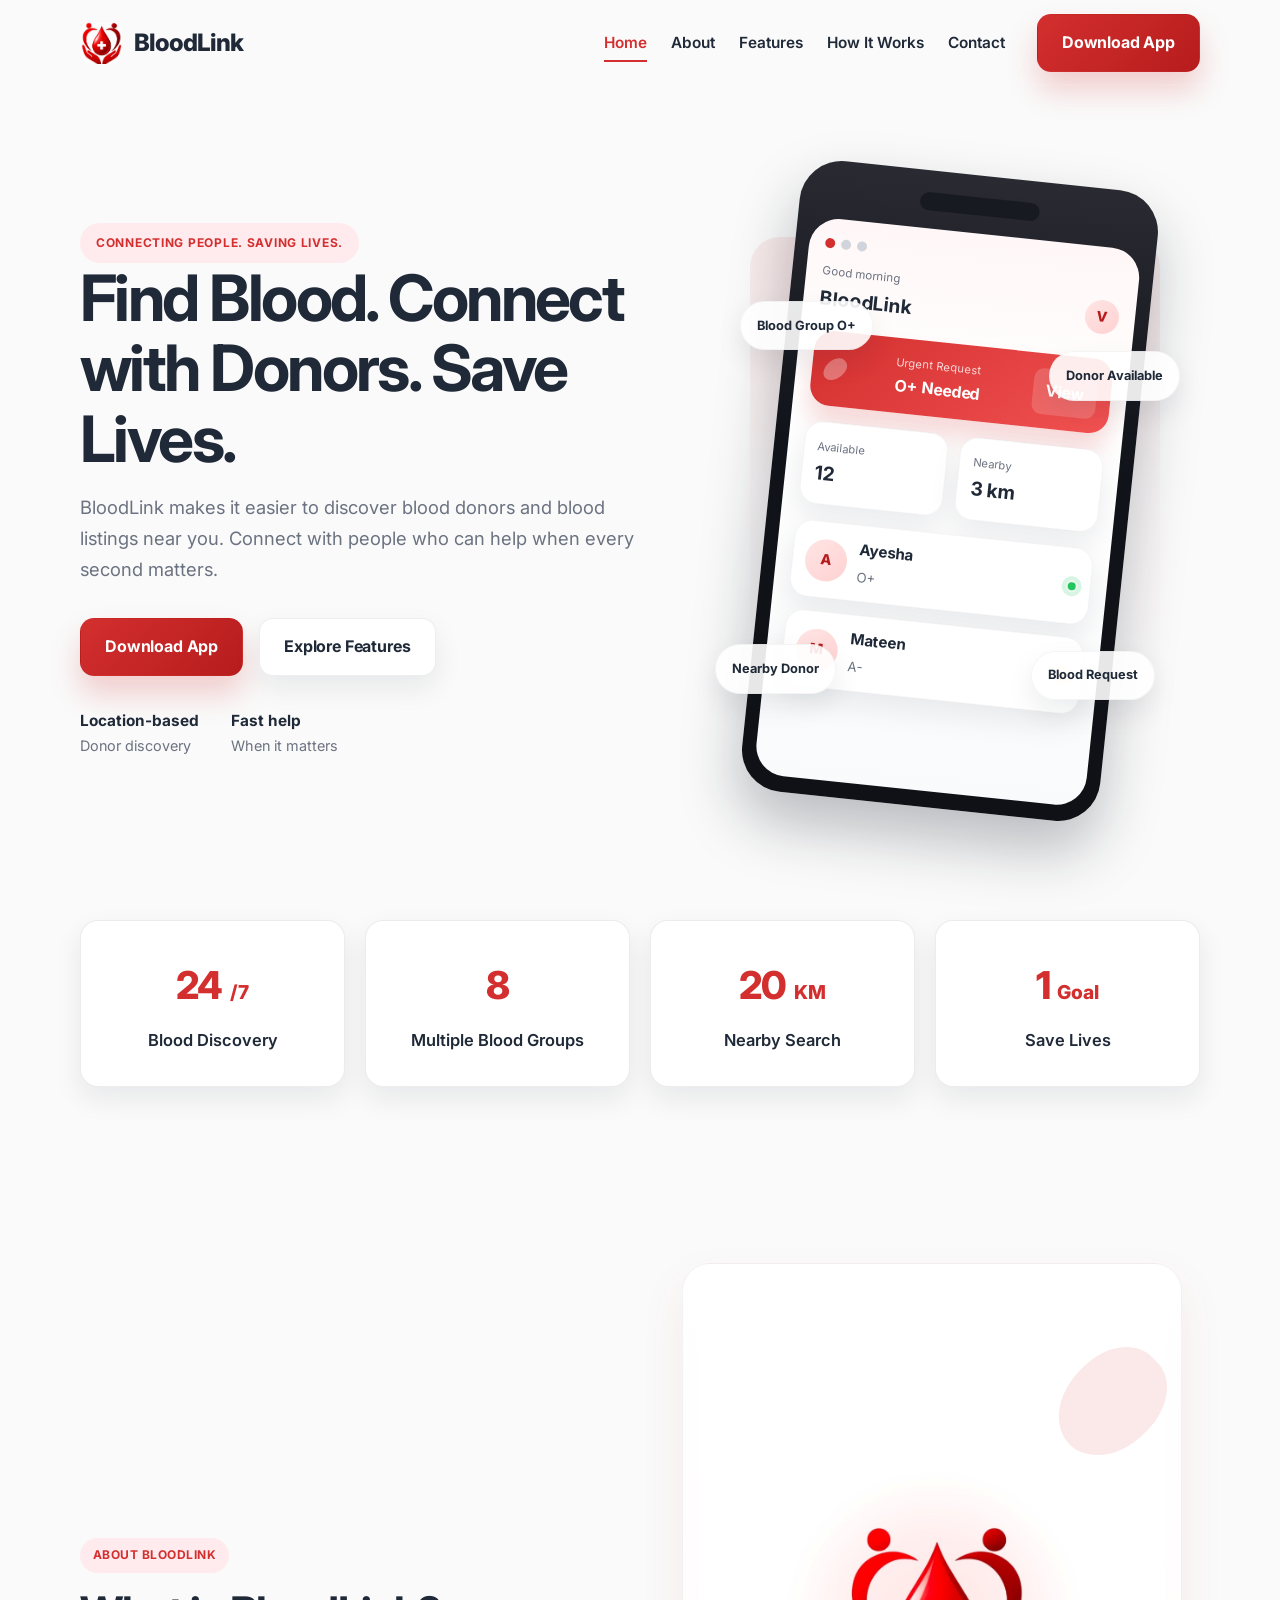
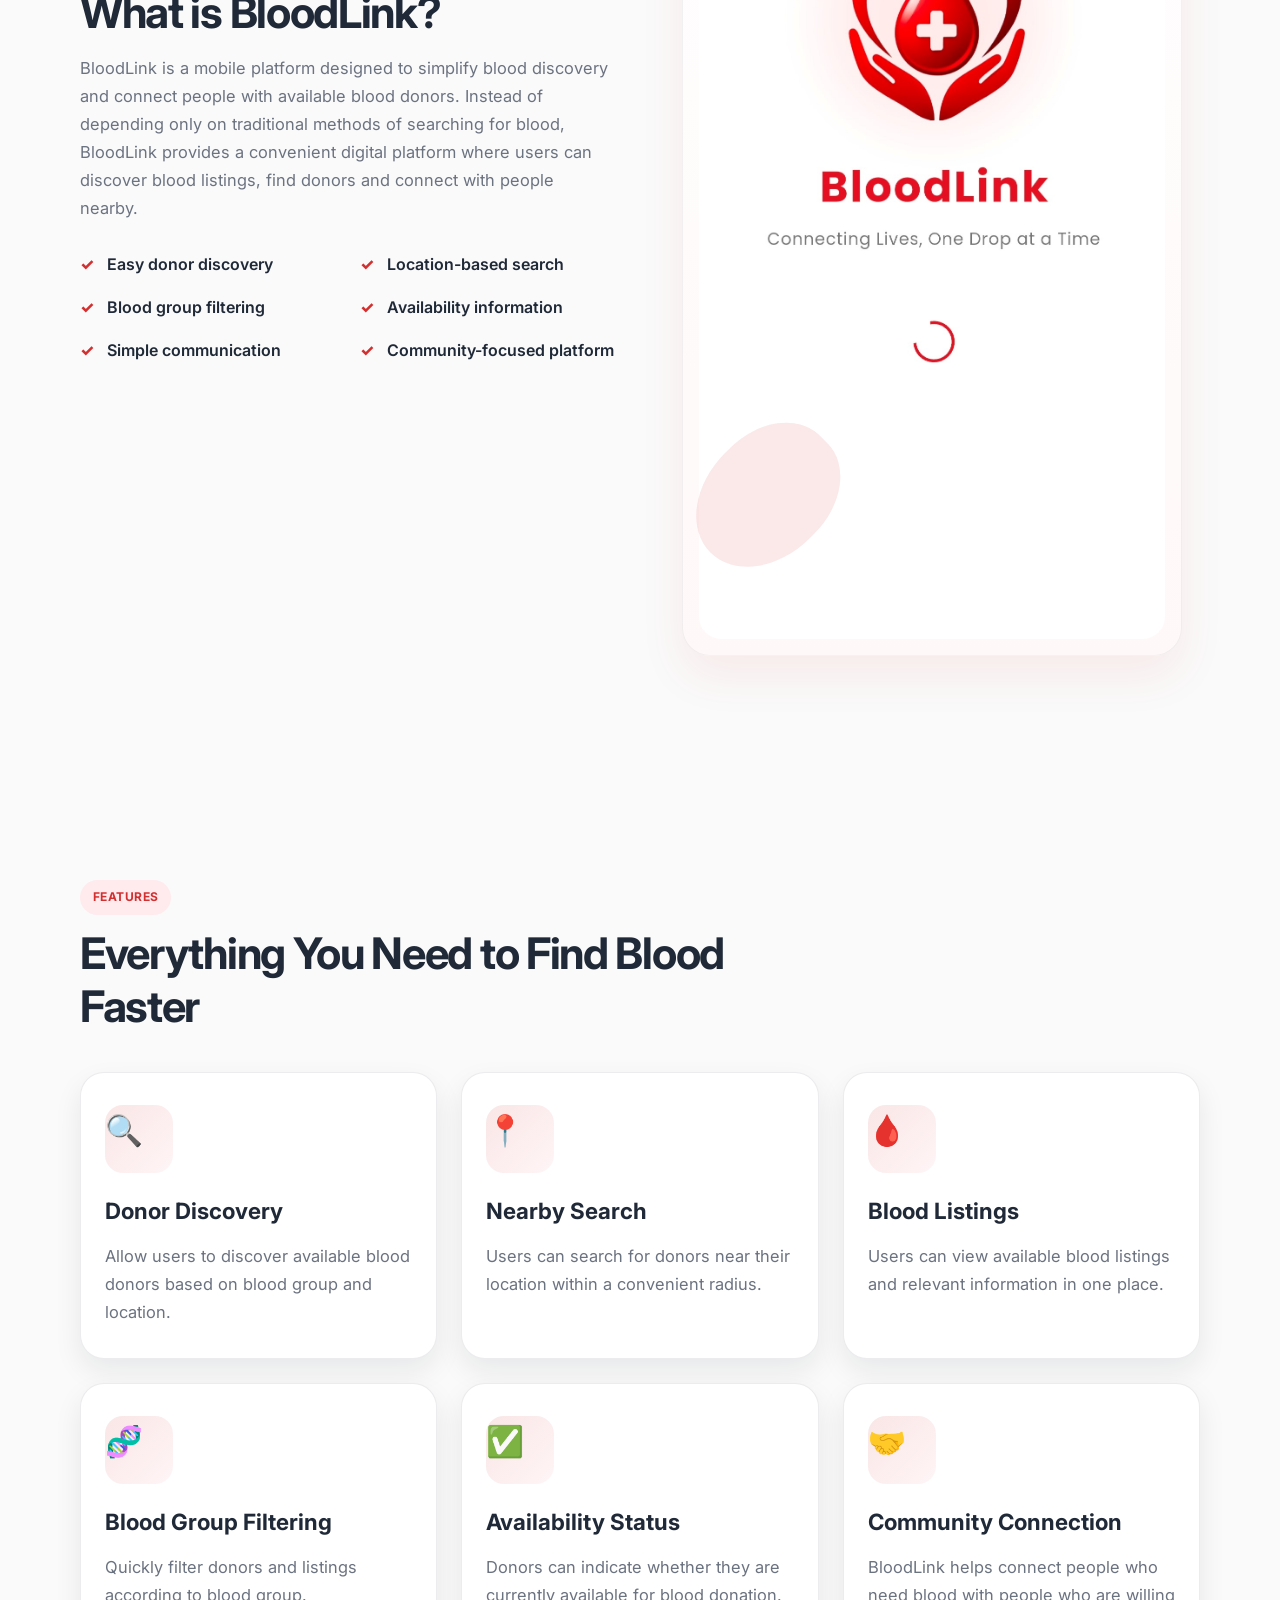
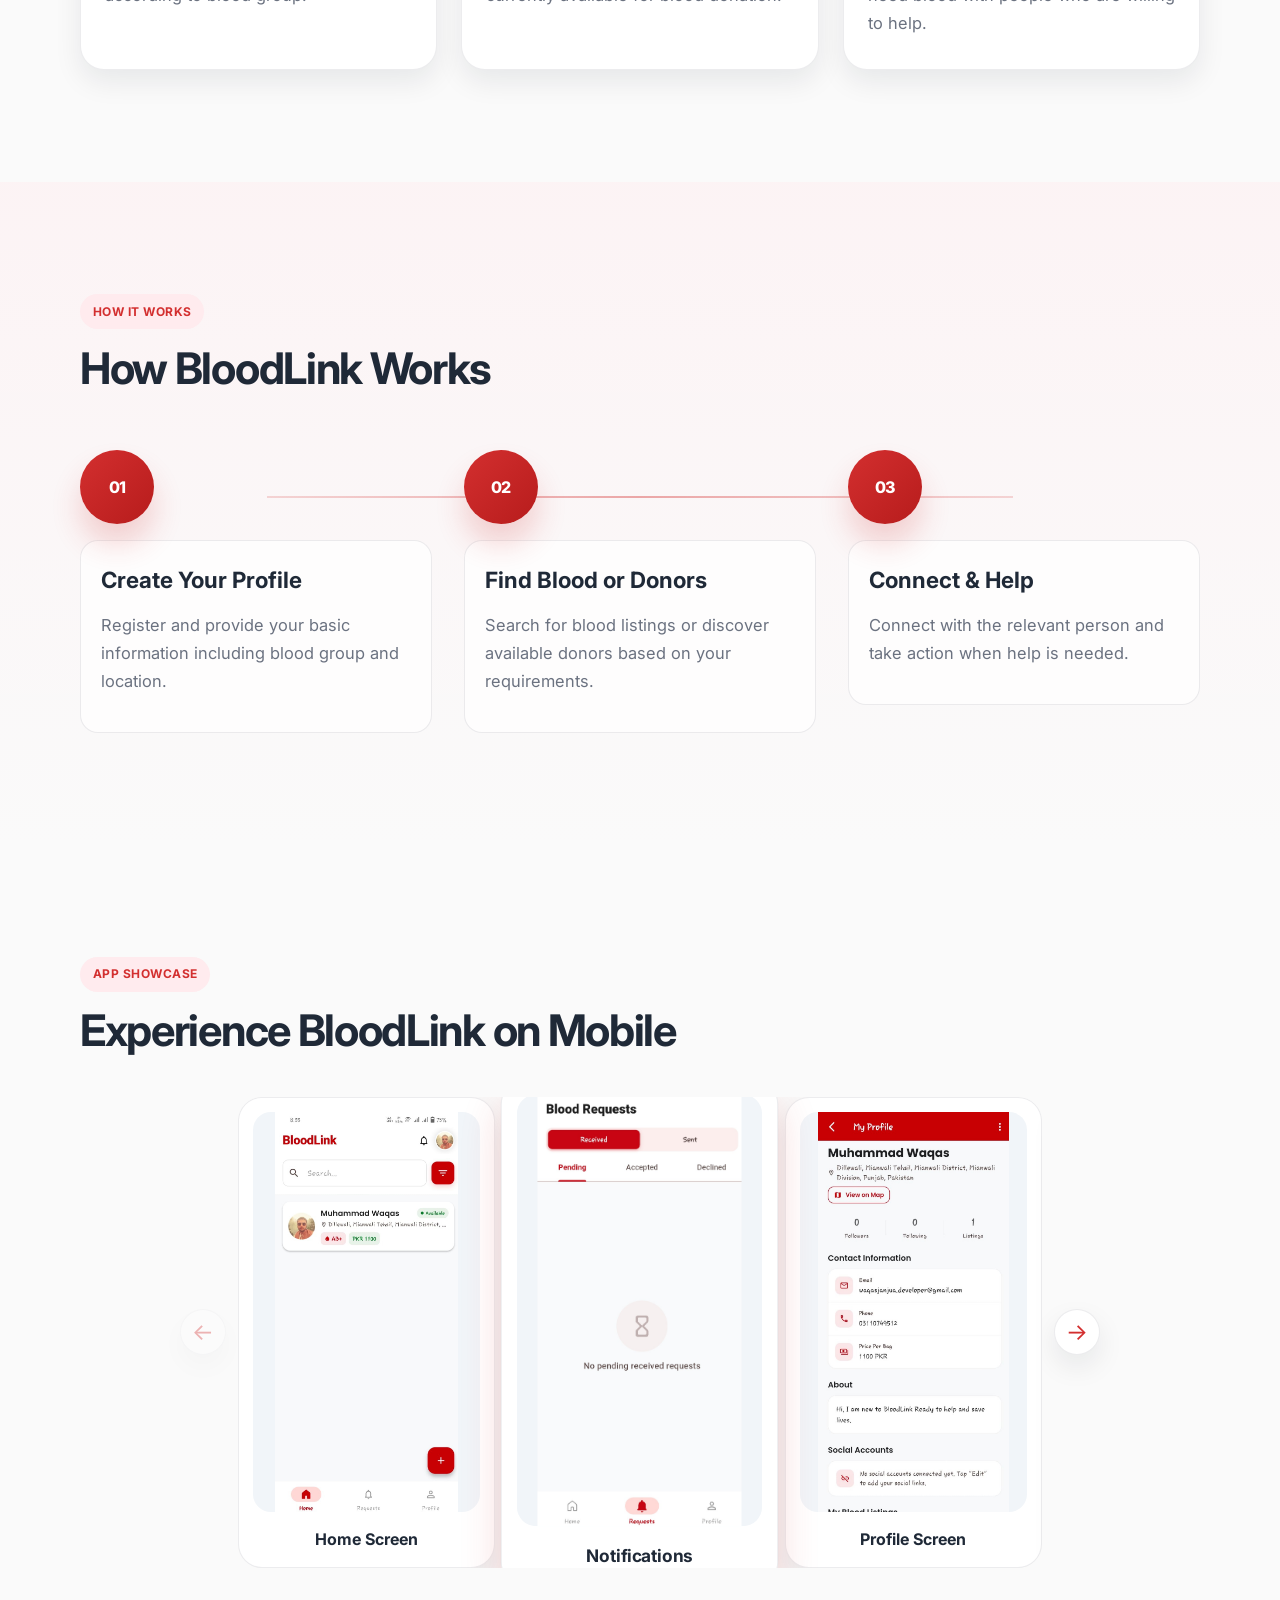
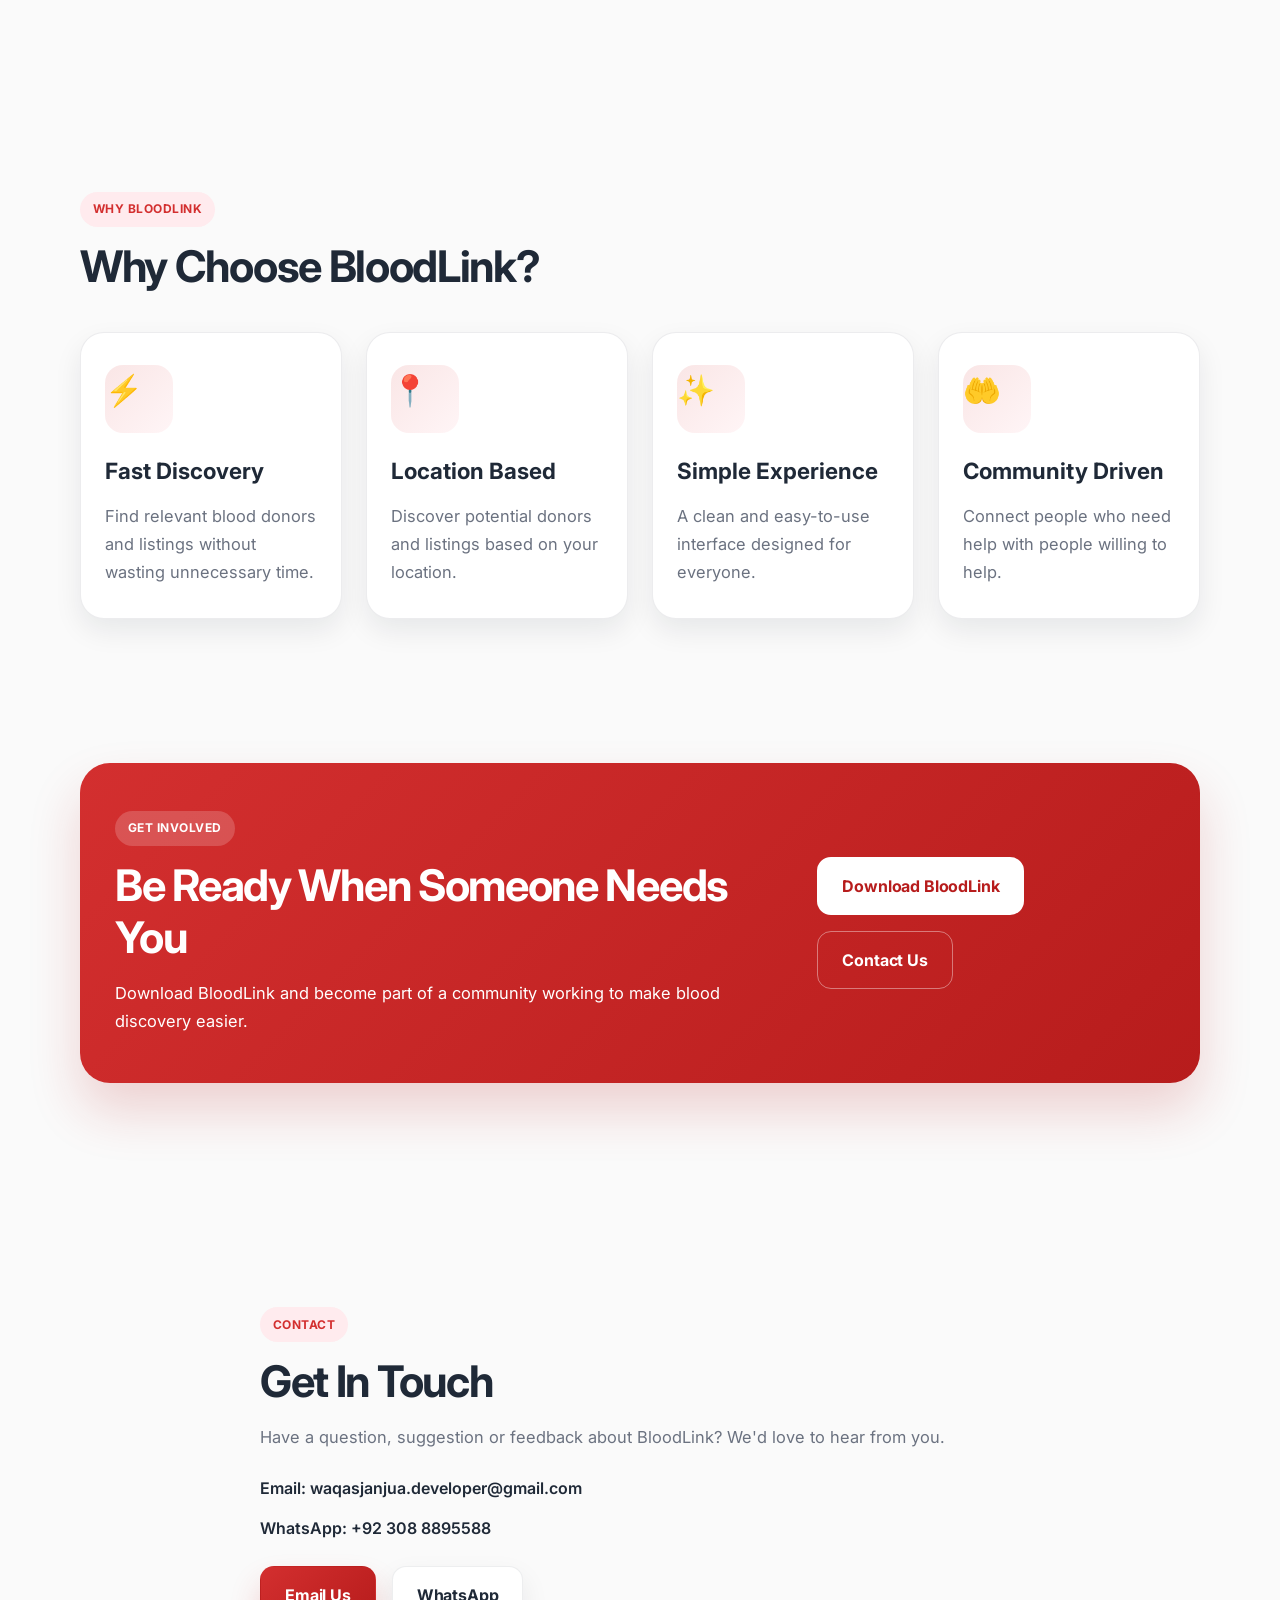
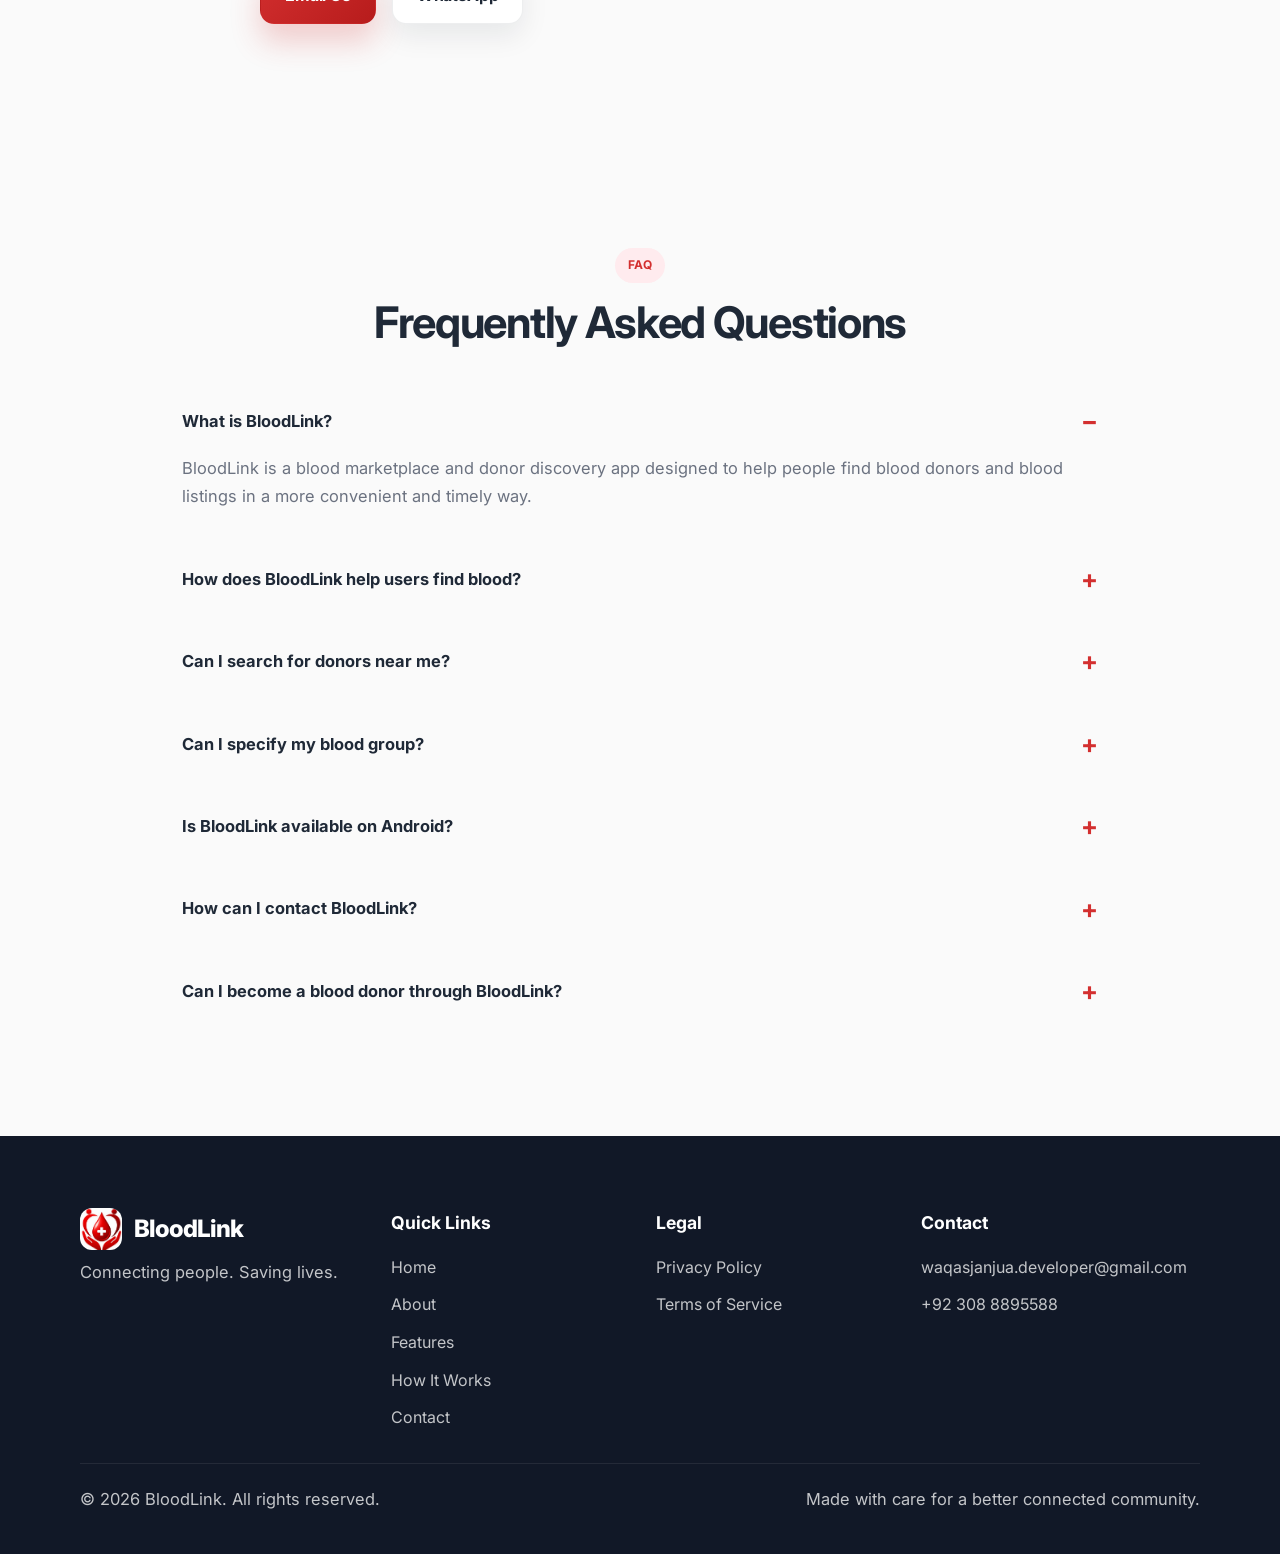
==== commit 3eeeea44: "BloodLink Official Website" ====
--- a/index.html
+++ b/index.html
@@ -3,19 +3,19 @@
   <head>
     <meta charset="UTF-8" />
     <meta name="viewport" content="width=device-width, initial-scale=1.0" />
-    <title>VeinX — Find Blood. Connect with Donors. Save Lives.</title>
+    <title>BloodLink — Find Blood. Connect with Donors. Save Lives.</title>
     <meta
       name="description"
-      content="VeinX helps you discover blood donors and blood listings near you. Find blood faster, connect with donors and become part of a community that helps save lives."
+      content="BloodLink helps you discover blood donors and blood listings near you. Find blood faster, connect with donors and become part of a community that helps save lives."
     />
     <meta
       name="keywords"
-      content="VeinX, blood donation, blood donors, blood marketplace, donor discovery, local blood search"
+      content="BloodLink, blood donation, blood donors, blood marketplace, donor discovery, local blood search"
     />
-    <meta property="og:title" content="VeinX — Find Blood. Connect with Donors. Save Lives." />
+    <meta property="og:title" content="BloodLink — Find Blood. Connect with Donors. Save Lives." />
     <meta
       property="og:description"
-      content="VeinX helps you discover blood donors and blood listings near you. Find blood faster, connect with donors and become part of a community that helps save lives."
+      content="BloodLink helps you discover blood donors and blood listings near you. Find blood faster, connect with donors and become part of a community that helps save lives."
     />
     <meta property="og:type" content="website" />
     <meta property="og:image" content="Images/splash screen.jpeg" />
@@ -34,9 +34,9 @@
 
     <header class="site-header" id="top">
       <nav class="navbar container" aria-label="Main navigation">
-        <a class="brand" href="#home" aria-label="VeinX home">
-          <img src="Images/logo.png" alt="VeinX logo" class="brand__logo" />
-          <span class="brand__text">VeinX</span>
+        <a class="brand" href="#home" aria-label="BloodLink home">
+          <img src="Images/logo.png" alt="BloodLink logo" class="brand__logo" />
+          <span class="brand__text">BloodLink</span>
         </a>
 
         <button class="nav-toggle" type="button" aria-expanded="false" aria-controls="navMenu" aria-label="Toggle navigation">
@@ -72,7 +72,7 @@
             <span class="eyebrow">Connecting People. Saving Lives.</span>
             <h1>Find Blood. Connect with Donors. Save Lives.</h1>
             <p>
-              VeinX makes it easier to discover blood donors and blood listings near you. Connect with people who can help when every second matters.
+              BloodLink makes it easier to discover blood donors and blood listings near you. Connect with people who can help when every second matters.
             </p>
 
             <div class="hero__actions">
@@ -87,7 +87,7 @@
               <a class="btn btn-secondary" href="#features">Explore Features</a>
             </div>
 
-            <div class="hero__meta" aria-label="VeinX trust highlights">
+            <div class="hero__meta" aria-label="BloodLink trust highlights">
               <div>
                 <strong>Location-based</strong>
                 <span>Donor discovery</span>
@@ -99,7 +99,7 @@
             </div>
           </div>
 
-          <div class="hero__visual reveal" aria-label="VeinX app preview">
+          <div class="hero__visual reveal" aria-label="BloodLink app preview">
             <div class="hero__backdrop" aria-hidden="true"></div>
 
             <div class="phone-mockup">
@@ -114,7 +114,7 @@
                 <div class="app-topbar">
                   <div>
                     <small>Good morning</small>
-                    <strong>VeinX</strong>
+                    <strong>BloodLink</strong>
                   </div>
                   <div class="avatar avatar--small">V</div>
                 </div>
@@ -168,7 +168,7 @@
         </div>
       </section>
 
-      <section class="stats section--compact" aria-label="VeinX highlights">
+      <section class="stats section--compact" aria-label="BloodLink highlights">
         <div class="container stats__grid">
           <article class="stat reveal">
             <strong class="stat__value" data-target="24">0</strong>
@@ -195,13 +195,13 @@
       <section class="section about" id="about">
         <div class="container about__grid">
           <div class="about__content reveal">
-            <span class="section-tag">About VeinX</span>
-            <h2>What is VeinX?</h2>
+            <span class="section-tag">About BloodLink</span>
+            <h2>What is BloodLink?</h2>
             <p>
-              VeinX is a mobile platform designed to simplify blood discovery and connect people with available blood donors. Instead of depending only on traditional methods of searching for blood, VeinX provides a convenient digital platform where users can discover blood listings, find donors and connect with people nearby.
+              BloodLink is a mobile platform designed to simplify blood discovery and connect people with available blood donors. Instead of depending only on traditional methods of searching for blood, BloodLink provides a convenient digital platform where users can discover blood listings, find donors and connect with people nearby.
             </p>
 
-            <ul class="check-list" aria-label="VeinX benefits list">
+            <ul class="check-list" aria-label="BloodLink benefits list">
               <li>Easy donor discovery</li>
               <li>Location-based search</li>
               <li>Blood group filtering</li>
@@ -213,7 +213,7 @@
 
           <div class="about__visual reveal">
             <div class="about-card">
-              <img src="Images/splash screen.jpeg" alt="VeinX mobile application interface showing donor discovery" />
+              <img src="Images/splash_screen.jpeg" alt="BloodLink mobile application home screen showing donor discovery" />
             </div>
             <div class="blood-drop blood-drop--large" aria-hidden="true"></div>
             <div class="blood-drop blood-drop--small" aria-hidden="true"></div>
@@ -262,7 +262,7 @@
             <article class="feature-card reveal">
               <div class="feature-icon" aria-hidden="true">🤝</div>
               <h3>Community Connection</h3>
-              <p>VeinX helps connect people who need blood with people who are willing to help.</p>
+              <p>BloodLink helps connect people who need blood with people who are willing to help.</p>
             </article>
           </div>
         </div>
@@ -272,7 +272,7 @@
         <div class="container">
           <div class="section-heading reveal">
             <span class="section-tag">How it works</span>
-            <h2>How VeinX Works</h2>
+            <h2>How BloodLink Works</h2>
           </div>
 
           <div class="steps">
@@ -305,35 +305,55 @@
         <div class="container">
           <div class="section-heading reveal">
             <span class="section-tag">App showcase</span>
-            <h2>Experience VeinX on Mobile</h2>
-          </div>
-
-          <div class="showcase-grid">
-            <figure class="showcase-card reveal">
-              <img src="Images/home screen.jpeg" alt="VeinX home screen showing donor dashboard and urgent requests" />
-              <figcaption>Home Screen</figcaption>
-            </figure>
-            <figure class="showcase-card reveal">
-              <img src="Images/notification screen.jpeg" alt="VeinX notification screen showing donor requests" />
-              <figcaption>Notifications</figcaption>
-            </figure>
-            <figure class="showcase-card reveal">
-              <img src="Images/proifle screen.jpeg" alt="VeinX profile screen showing donor details and settings" />
-              <figcaption>Profile Screen</figcaption>
-            </figure>
-            <figure class="showcase-card reveal">
-              <img src="Images/settings screen.jpeg" alt="VeinX settings screen" />
-              <figcaption>Settings</figcaption>
-            </figure>
-          </div>
-        </div>
-      </section>
-
-      <section class="section why-veinx">
+            <h2>Experience BloodLink on Mobile</h2>
+          </div>
+
+          <div class="showcase-carousel" data-carousel>
+            <button class="showcase-carousel__button showcase-carousel__button--prev" type="button" aria-label="Previous app screen">
+              <span aria-hidden="true">&#8592;</span>
+            </button>
+
+            <div class="showcase-carousel__viewport">
+              <div class="showcase-grid" data-carousel-track>
+                <figure class="showcase-card">
+                  <img src="Images/home_screen.jpeg" alt="BloodLink home screen showing donor dashboard and urgent requests" />
+                  <figcaption>Home Screen</figcaption>
+                </figure>
+                <figure class="showcase-card">
+                  <img src="Images/notification_screen.jpeg" alt="BloodLink notification screen showing donor requests" />
+                  <figcaption>Notifications</figcaption>
+                </figure>
+                <figure class="showcase-card">
+                  <img src="Images/profile_screen.jpeg" alt="BloodLink profile screen showing donor details and settings" />
+                  <figcaption>Profile Screen</figcaption>
+                </figure>
+                <figure class="showcase-card">
+                  <img src="Images/settings_screen.jpeg" alt="BloodLink settings screen" />
+                  <figcaption>Settings</figcaption>
+                </figure>
+                <figure class="showcase-card">
+                  <img src="Images/filter_screen.jpeg" alt="BloodLink screen for filtering blood donors and listings" />
+                  <figcaption>Blood Filters</figcaption>
+                </figure>
+                <figure class="showcase-card">
+                  <img src="Images/splash_screen.jpeg" alt="BloodLink app splash screen" />
+                  <figcaption>Welcome to BloodLink</figcaption>
+                </figure>
+              </div>
+            </div>
+
+            <button class="showcase-carousel__button showcase-carousel__button--next" type="button" aria-label="Next app screen">
+              <span aria-hidden="true">&#8594;</span>
+            </button>
+          </div>
+        </div>
+      </section>
+
+      <section class="section why-bloodlink">
         <div class="container">
           <div class="section-heading reveal">
-            <span class="section-tag">Why VeinX</span>
-            <h2>Why Choose VeinX?</h2>
+            <span class="section-tag">Why BloodLink</span>
+            <h2>Why Choose BloodLink?</h2>
           </div>
 
           <div class="benefits-grid">
@@ -367,7 +387,7 @@
             <div>
               <span class="section-tag section-tag--light">Get involved</span>
               <h2>Be Ready When Someone Needs You</h2>
-              <p>Download VeinX and become part of a community working to make blood discovery easier.</p>
+              <p>Download BloodLink and become part of a community working to make blood discovery easier.</p>
             </div>
             <div class="cta__actions">
               <a
@@ -376,7 +396,7 @@
                 target="_blank"
                 rel="noreferrer"
               >
-                Download VeinX
+                Download BloodLink
               </a>
               <a class="btn btn-ghost-light" href="#contact">Contact Us</a>
             </div>
@@ -388,7 +408,7 @@
         <div class="container contact__single reveal">
           <span class="section-tag">Contact</span>
           <h2>Get In Touch</h2>
-          <p>Have a question, suggestion or feedback about VeinX? We'd love to hear from you.</p>
+          <p>Have a question, suggestion or feedback about BloodLink? We'd love to hear from you.</p>
 
           <div class="contact-list">
             <a href="mailto:waqasjanjua.developer@gmail.com">Email: waqasjanjua.developer@gmail.com</a>
@@ -412,16 +432,16 @@
           <div class="faq-list">
             <article class="faq-item is-open">
               <button class="faq-question" type="button" aria-expanded="true">
-                What is VeinX?
-              </button>
-              <div class="faq-answer">
-                <p>VeinX is a blood marketplace and donor discovery app designed to help people find blood donors and blood listings in a more convenient and timely way.</p>
+                What is BloodLink?
+              </button>
+              <div class="faq-answer">
+                <p>BloodLink is a blood marketplace and donor discovery app designed to help people find blood donors and blood listings in a more convenient and timely way.</p>
               </div>
             </article>
 
             <article class="faq-item">
               <button class="faq-question" type="button" aria-expanded="false">
-                How does VeinX help users find blood?
+                How does BloodLink help users find blood?
               </button>
               <div class="faq-answer">
                 <p>It allows users to search for nearby donors, explore blood listings, filter by blood type and connect with people who can help during urgent situations.</p>
@@ -433,7 +453,7 @@
                 Can I search for donors near me?
               </button>
               <div class="faq-answer">
-                <p>Yes. VeinX is built around location-based discovery so users can find suitable donors and listings near their current area.</p>
+                <p>Yes. BloodLink is built around location-based discovery so users can find suitable donors and listings near their current area.</p>
               </div>
             </article>
 
@@ -448,16 +468,16 @@
 
             <article class="faq-item">
               <button class="faq-question" type="button" aria-expanded="false">
-                Is VeinX available on Android?
-              </button>
-              <div class="faq-answer">
-                <p>VeinX is designed for Android users and can be downloaded via the Google Play Store link available on this website.</p>
+                Is BloodLink available on Android?
+              </button>
+              <div class="faq-answer">
+                <p>BloodLink is designed for Android users and can be downloaded via the Google Play Store link available on this website.</p>
               </div>
             </article>
 
             <article class="faq-item">
               <button class="faq-question" type="button" aria-expanded="false">
-                How can I contact VeinX?
+                How can I contact BloodLink?
               </button>
               <div class="faq-answer">
                 <p>You can email us at waqasjanjua.developer@gmail.com or message us on WhatsApp at +92 308 8895588.</p>
@@ -466,7 +486,7 @@
 
             <article class="faq-item">
               <button class="faq-question" type="button" aria-expanded="false">
-                Can I become a blood donor through VeinX?
+                Can I become a blood donor through BloodLink?
               </button>
               <div class="faq-answer">
                 <p>Yes. Users can create a profile, share their blood group and availability, and become part of the community helping others when needed.</p>
@@ -480,9 +500,9 @@
     <footer class="site-footer">
       <div class="container footer__grid">
         <div class="footer__brand">
-          <a class="brand brand--footer" href="#home" aria-label="VeinX home">
-            <img src="Images/logo.png" alt="VeinX logo" class="brand__logo" />
-            <span class="brand__text">VeinX</span>
+          <a class="brand brand--footer" href="#home" aria-label="BloodLink home">
+            <img src="Images/logo.png" alt="BloodLink logo" class="brand__logo" />
+            <span class="brand__text">BloodLink</span>
           </a>
           <p>Connecting people. Saving lives.</p>
         </div>
@@ -516,7 +536,7 @@
       </div>
 
       <div class="container footer__bottom">
-        <p>© 2026 VeinX. All rights reserved.</p>
+        <p>© 2026 BloodLink. All rights reserved.</p>
         <p>Made with care for a better connected community.</p>
       </div>
     </footer>
--- a/css/style.css
+++ b/css/style.css
@@ -734,23 +734,28 @@
 }
 
 .feature-grid,
-.benefits-grid,
-.showcase-grid {
+.benefits-grid {
   display: grid;
   gap: 1.5rem;
   max-width: 1400px;
   margin: 0 auto;
 }
 
+.showcase-grid {
+  display: flex;
+  gap: 1rem;
+  width: 100%;
+  margin: 0;
+  transition: transform 0.45s ease;
+}
+
 .feature-grid {
   grid-template-columns: repeat(3, minmax(0, 1fr));
 }
 
 .feature-card,
 .benefit-card,
-.showcase-card,
-.contact__form-wrap,
-.faq-item {
+.showcase-card {
   background: var(--white);
   border: 1px solid var(--line);
   border-radius: var(--radius-lg);
@@ -761,6 +766,49 @@
 .benefit-card {
   padding: 2rem 1.5rem;
   transition: transform 0.25s ease, box-shadow 0.25s ease;
+}
+
+.showcase-carousel {
+  display: flex;
+  align-items: center;
+  gap: 0.75rem;
+  max-width: 920px;
+  margin: 0 auto;
+}
+
+.showcase-carousel__viewport {
+  flex: 1 1 0;
+  width: 0;
+  min-width: 0;
+  overflow: hidden;
+  border-radius: var(--radius-lg);
+}
+
+.showcase-carousel__button {
+  display: grid;
+  place-items: center;
+  flex: 0 0 46px;
+  width: 46px;
+  height: 46px;
+  padding: 0;
+  border: 1px solid var(--line);
+  border-radius: 50%;
+  background: var(--white);
+  color: var(--primary);
+  box-shadow: var(--shadow-soft);
+  font-size: 1.45rem;
+  transition: background 0.2s ease, color 0.2s ease, opacity 0.2s ease;
+}
+
+.showcase-carousel__button:hover:not(:disabled),
+.showcase-carousel__button:focus-visible:not(:disabled) {
+  background: var(--primary);
+  color: var(--white);
+}
+
+.showcase-carousel__button:disabled {
+  cursor: not-allowed;
+  opacity: 0.35;
 }
 
 .feature-card:hover,
@@ -773,10 +821,9 @@
 .feature-icon,
 .benefit-icon {
   display: grid;
-  place-items: center;
+  border-radius: 18px;
   width: 68px;
   height: 68px;
-  border-radius: 18px;
   background: linear-gradient(135deg, rgba(211, 47, 47, 0.12), rgba(255, 235, 238, 0.5));
   font-size: 1.9rem;
   margin-bottom: 1.2rem;
@@ -837,19 +884,28 @@
 }
 
 .showcase-grid {
-  grid-template-columns: repeat(4, minmax(0, 1fr));
-  max-width: 1500px;
+  width: 100%;
 }
 
 .showcase-card {
   overflow: hidden;
+  margin: 0;
   padding: 0.9rem;
+  flex: 0 0 calc((100% - 2rem) / 3);
+  transition: transform 0.3s ease, box-shadow 0.3s ease;
+}
+
+.showcase-card.is-active {
+  transform: scale(1.08);
+  box-shadow: 0 20px 38px rgba(211, 47, 47, 0.18);
+  position: relative;
+  z-index: 1;
 }
 
 .showcase-card img {
   width: 100%;
-  height: 420px;
-  object-fit: cover;
+  height: 400px;
+  object-fit: contain;
   border-radius: 18px;
   background: #f1f5f9;
 }
@@ -1320,6 +1376,32 @@
     padding: 0.7rem 0.8rem;
   }
 
+  .showcase-carousel {
+    gap: 0.35rem;
+  }
+
+  .showcase-carousel__button {
+    flex-basis: 36px;
+    width: 36px;
+    height: 36px;
+    font-size: 1.1rem;
+  }
+
+  .showcase-card {
+    padding: 0.35rem;
+  }
+
+  .showcase-card img {
+    height: 150px;
+    border-radius: 10px;
+  }
+
+  .showcase-card figcaption {
+    padding-top: 0.45rem;
+    font-size: 0.72rem;
+    line-height: 1.2;
+  }
+
   .pill-one {
     top: 12%;
     left: 0;
